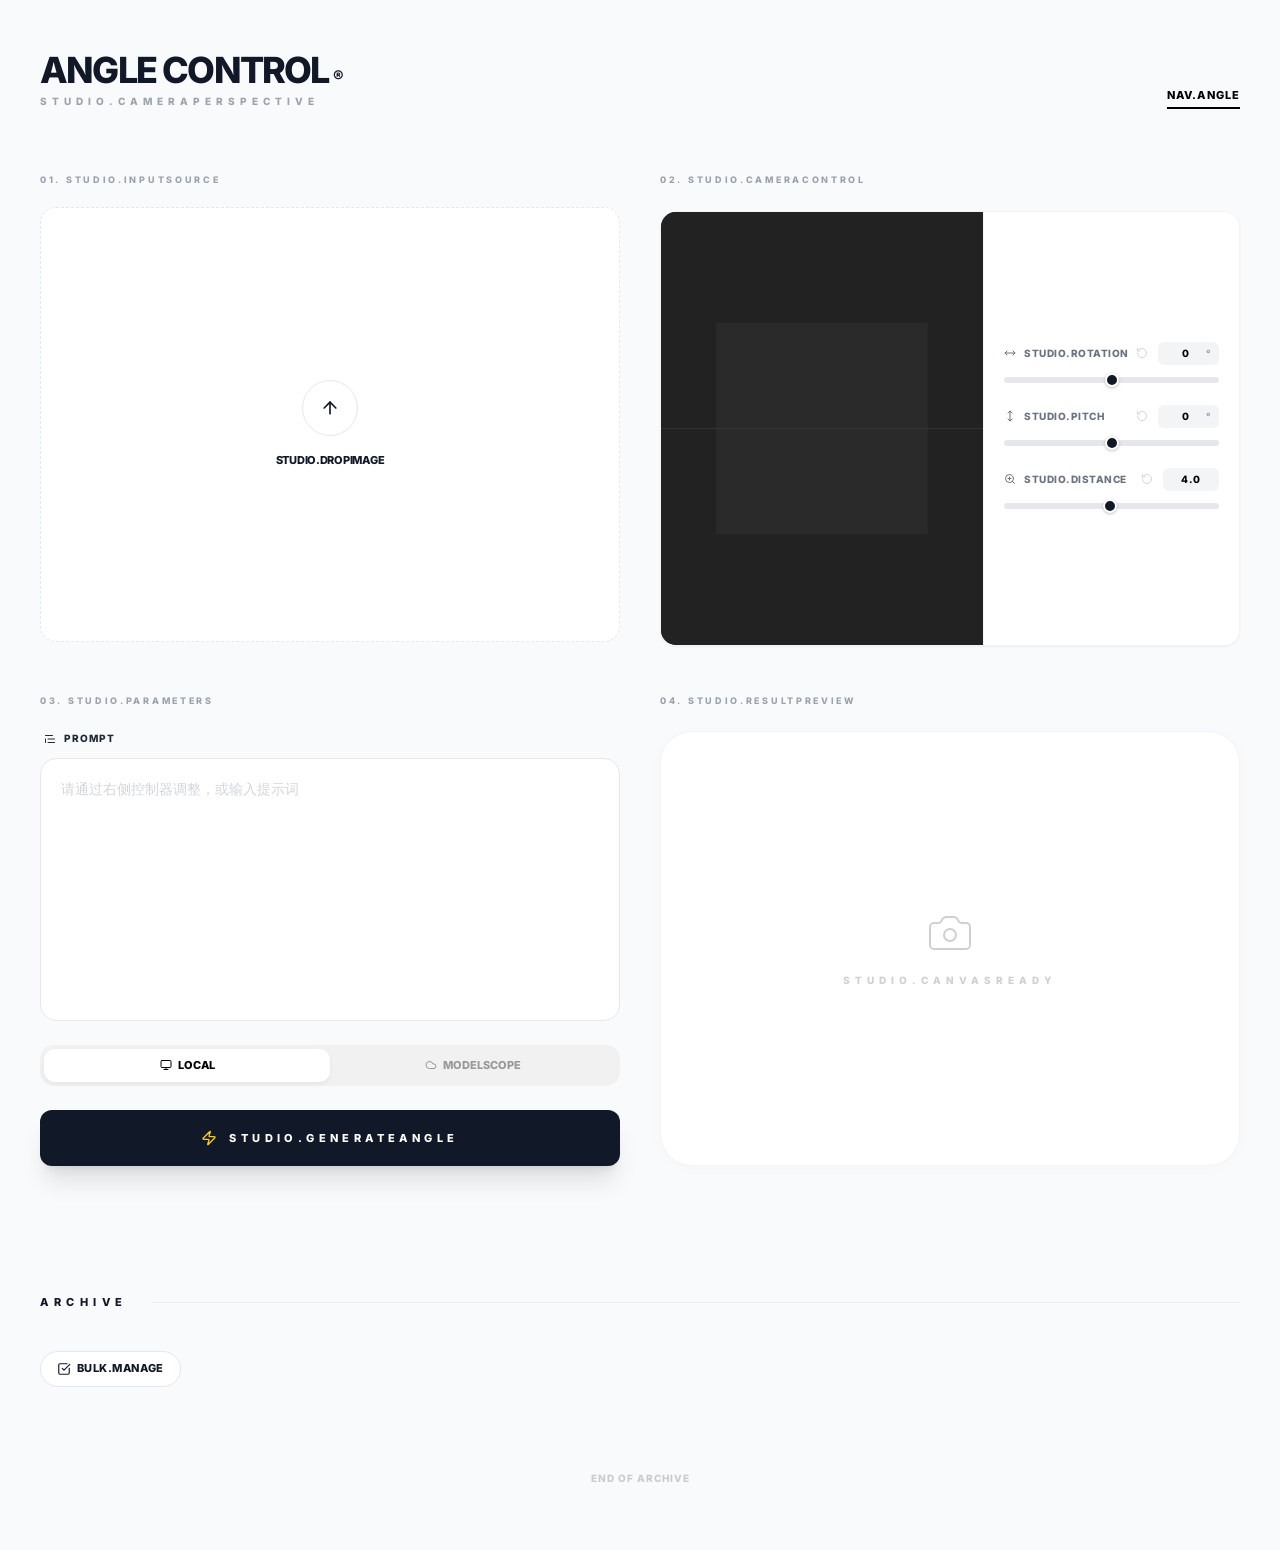
==== static/angle.html @ c49e4edb "发布版本 2026.11.06.1" ====
<!DOCTYPE html>
<html lang="zh-CN">

<head>
    <meta charset="UTF-8">
    <meta name="viewport" content="width=device-width, initial-scale=1.0">
    <link rel="icon" href="/static/images/logo.png" type="image/png">
    <title>Angle Control | 视角重塑</title>
    <script>
        (function(){
            try {
                var theme = localStorage.getItem('studio_theme') || localStorage.getItem('canvas_theme') || 'light';
                if(theme === 'dark') {
                    document.documentElement.classList.add('studio-theme-dark');
                    document.documentElement.classList.add('theme-dark');
                }
            } catch(e) {}
        })();
    </script>
    <script src="/static/vendor/js/tailwindcss-cdn.js?v=2026.11.06.1.1793799995"></script>
    <script src="/static/vendor/js/lucide.js?v=2026.11.06.1.1793799994"></script>
    <script src="/static/js/theme.js?v=2026.11.06.1.1793799981"></script>
    <script src="/static/js/i18n.js?v=2026.11.06.1.1793799974"></script>
    <script src="/static/js/image-preview.js?v=2026.11.06.1.1793799978"></script>
    <script src="/static/js/history-bulk-manager.js?v=2026.11.06.1.1793799973"></script>
    <script type="importmap">
        {
            "imports": {
                "three": "/static/vendor/js/three-0.160.0.module.js?v=2026.11.06.1"
            }
        }
    </script>
    <style>
        @import url('/static/vendor/css/fonts.css?v=2026.11.06.1.1793799988');

        :root {
            --accent: #111827;
            --bg: #f9fafb;
            --card: #ffffff;
            --easing: cubic-bezier(0.4, 0, 0.2, 1);
        }

        /* --- 极简悬浮浅灰滚动条 (无底色/左移) --- */
        *::-webkit-scrollbar {
            width: 10px !important;
            height: 10px !important;
            background: transparent !important;
        }

        *::-webkit-scrollbar-track {
            background: transparent !important;
            border: none !important;
        }

        *::-webkit-scrollbar-thumb {
            background-color: #d8d8d8 !important;
            border: 3px solid transparent !important;
            border-right-width: 5px !important;
            /* 增加右侧间距，使滚动条向左位移 */
            background-clip: padding-box !important;
            border-radius: 10px !important;
        }

        *::-webkit-scrollbar-thumb:hover {
            background-color: #c0c0c0 !important;
        }

        *::-webkit-scrollbar-corner {
            background: transparent !important;
        }

        * {
            scrollbar-width: thin !important;
            scrollbar-color: #d8d8d8 transparent !important;
        }

        body {
            background-color: var(--bg);
            font-family: 'Inter', -apple-system, sans-serif;
            color: var(--accent);
            -webkit-font-smoothing: antialiased;
        }

        .container-box {
            max-width: 1280px;
            margin: 0 auto;
            padding: 0 40px;
            margin-top: 50px;
        }

        /* 统一组件风格 */
        .glass-btn {
            background: #111827;
            transition: all 0.3s var(--easing);
        }

        .glass-btn:hover {
            background: #000;
            transform: translateY(-1px);
            box-shadow: 0 12px 24px rgba(0, 0, 0, 0.1);
        }

        .glass-btn:active {
            transform: scale(0.98);
        }

        .upload-item {
            background: var(--card);
            border: 1px dashed #e2e8f0;
            transition: all 0.4s var(--easing);
        }

        .upload-item:hover {
            border-color: #000;
            background: #fff;
            transform: translateY(-2px);
        }

        .result-frame {
            background: #ffffff;
            border-radius: 32px;
            border: 1px solid #f1f5f9;
            box-shadow: 0 2px 15px rgba(0, 0, 0, 0.02);
        }

        .masonry-grid {
            display: grid;
            grid-template-columns: repeat(2, 1fr);
            gap: 1.25rem;
        }

        @media (min-width: 768px) {
            .masonry-grid {
                grid-template-columns: repeat(4, 1fr);
            }
        }

        .masonry-item {
            aspect-ratio: 1 / 1;
            background: #fff;
            border: 1px solid #f1f5f9;
            border-radius: 24px;
            overflow: hidden;
            transition: all 0.5s var(--easing);
            position: relative;
        }

        .masonry-item:hover {
            transform: translateY(-6px);
            box-shadow: 0 20px 40px rgba(0, 0, 0, 0.08);
        }

        .nano-input {
            background: #ffffff;
            border-radius: 16px;
            transition: all 0.3s ease;
            border: 1px solid #e5e7eb;
        }

        .nano-input:focus {
            background: #ffffff;
            box-shadow: 0 0 0 2px #000;
            border-color: transparent;
        }

        @keyframes b-loading {
            0% {
                transform: scale(1);
                background: #000;
            }

            50% {
                transform: scale(1.15);
                background: #444;
            }

            100% {
                transform: scale(1);
                background: #000;
            }
        }

        .loading-box {
            width: 10px;
            height: 10px;
            animation: b-loading 1s infinite var(--easing);
        }

        /* 复合切换组件样式 - 来自 zimage */
        .mode-switcher {
            position: relative;
            background: #f1f1f1;
            padding: 4px;
            border-radius: 14px;
            display: flex;
            width: 100%;
        }

        .mode-btn {
            position: relative;
            z-index: 10;
            flex: 1;
            padding: 8px 0;
            text-align: center;
            font-size: 11px;
            font-weight: 800;
            text-transform: uppercase;
            color: #999;
            transition: color 0.3s ease;
            cursor: pointer;
        }

        .mode-btn.active {
            color: #000;
        }

        .mode-glider {
            position: absolute;
            height: calc(100% - 8px);
            width: calc(50% - 4px);
            background: #fff;
            border-radius: 11px;
            box-shadow: 0 2px 5px rgba(0, 0, 0, 0.05);
            transition: transform 0.3s var(--easing);
            z-index: 1;
        }

        /* 角度控制滑块：明/暗模式都保持清晰的轨道与滑块 */
        #rotate-h, #rotate-v, #distance {
            -webkit-appearance: none;
            appearance: none;
            background: #e5e7eb !important;
            border-radius: 9999px;
            outline: none;
        }
        #rotate-h::-webkit-slider-thumb,
        #rotate-v::-webkit-slider-thumb,
        #distance::-webkit-slider-thumb {
            -webkit-appearance: none;
            appearance: none;
            width: 14px;
            height: 14px;
            border-radius: 50%;
            background: #111827;
            border: 2px solid #fff;
            box-shadow: 0 1px 3px rgba(0, 0, 0, 0.25);
            cursor: pointer;
        }
        #rotate-h::-moz-range-thumb,
        #rotate-v::-moz-range-thumb,
        #distance::-moz-range-thumb {
            width: 14px;
            height: 14px;
            border-radius: 50%;
            background: #111827;
            border: 2px solid #fff;
            cursor: pointer;
        }
        html.studio-theme-dark #rotate-h,
        html.studio-theme-dark #rotate-v,
        html.studio-theme-dark #distance {
            background: #2a3444 !important;
        }
        html.studio-theme-dark #rotate-h::-webkit-slider-thumb,
        html.studio-theme-dark #rotate-v::-webkit-slider-thumb,
        html.studio-theme-dark #distance::-webkit-slider-thumb {
            background: #d8dee9;
            border-color: #0f141d;
        }
        html.studio-theme-dark #rotate-h::-moz-range-thumb,
        html.studio-theme-dark #rotate-v::-moz-range-thumb,
        html.studio-theme-dark #distance::-moz-range-thumb {
            background: #d8dee9;
            border-color: #0f141d;
        }
    </style>
    <link rel="stylesheet" href="/static/css/theme.css?v=2026.11.06.1.1793799966">
</head>

<body class="selection:bg-black selection:text-white">

    <div class="container-box">
        <header class="flex flex-col md:flex-row justify-between items-end mb-16 gap-6">
            <div class="space-y-1">
                <h1 class="text-4xl font-extrabold tracking-[-0.05em] flex items-center">
                    ANGLE CONTROL<span class="text-base mt-3 ml-1">®</span>
                </h1>
                <p class="text-[10px] font-bold uppercase tracking-[0.5em] text-gray-400" data-i18n="studio.cameraPerspective">Camera & Perspective Control
                </p>
            </div>
            <nav class="flex gap-8 text-[11px] font-bold uppercase tracking-widest text-gray-500">
                <span class="text-black border-b-2 border-black pb-1" data-i18n="nav.angle">Angle</span>
            </nav>
        </header>

        <main class="space-y-12">
            <!-- Row 1: Upload and 3D Control -->
            <div class="grid grid-cols-1 md:grid-cols-2 gap-10 items-start">
                <section class="group w-full">
                    <h3 class="text-[9px] font-black uppercase tracking-[0.3em] mb-5 text-gray-400">01. <span data-i18n="studio.inputSource">Input Source</span>
                    </h3>
                    <div id="dropzone"
                        class="upload-item relative overflow-hidden rounded-2xl aspect-[4/3] flex flex-col items-center justify-center cursor-pointer">
                        <input type="file" id="fileInput" class="hidden" accept="image/*">

                        <div id="uploadContent" class="text-center space-y-4">
                            <div
                                class="w-14 h-14 rounded-full border border-gray-200 bg-white flex items-center justify-center mx-auto group-hover:bg-black group-hover:text-white group-hover:border-black transition-all duration-500">
                                <i data-lucide="arrow-up" class="w-5 h-5"></i>
                            </div>
                            <p class="text-[11px] font-bold uppercase tracking-tight" data-i18n="studio.dropImage">Drop image here</p>
                        </div>

                        <img id="previewImg" class="hidden absolute inset-0 w-full h-full object-cover">

                        <div id="changeOverlay"
                            class="hidden absolute inset-0 bg-black/10 backdrop-blur-sm items-center justify-center opacity-0 hover:opacity-100 transition-opacity">
                            <span
                                class="bg-white px-5 py-2 rounded-full text-[10px] font-bold uppercase tracking-widest shadow-2xl" data-i18n="studio.change">Change</span>
                        </div>
                    </div>
                </section>

                <section id="cameraControl" class="space-y-6 w-full">
                    <h3 class="text-[9px] font-black uppercase tracking-[0.3em] text-gray-400">02. <span data-i18n="studio.cameraControl">Camera Control</span></h3>
                    <div
                        class="w-full aspect-[4/3] flex flex-col md:flex-row bg-white rounded-2xl border border-gray-100 shadow-sm overflow-hidden">
                        <!-- 3D View -->
                        <div id="threeContainer" class="relative flex-1 bg-[#222] h-full min-h-0"></div>

                        <!-- Controls -->
                        <div
                            class="w-full md:w-64 flex-shrink-0 p-5 flex flex-col justify-center gap-4 border-l border-gray-100 bg-white overflow-y-auto">
                            <!-- Horizontal -->
                            <div class="space-y-3">
                                <div
                                    class="flex justify-between items-center text-[10px] font-bold uppercase tracking-wider text-gray-500">
                                    <div class="flex items-center gap-2">
                                        <i data-lucide="move-horizontal" class="w-3 h-3"></i>
                                        <span data-i18n="studio.rotation">Rotation</span>
                                    </div>
                                    <div class="flex items-center gap-1.5">
                                        <button onclick="resetControl('h')"
                                            class="text-gray-300 hover:text-black transition-colors p-1" title="Reset">
                                            <i data-lucide="rotate-ccw" class="w-3 h-3"></i>
                                        </button>
                                        <div class="flex items-center bg-gray-100 rounded-md px-2">
                                            <input type="number" id="val-horizontal" value="0"
                                                class="w-10 bg-transparent py-1 text-black text-center outline-none border-none p-0 text-[10px] font-bold [appearance:textfield] [&::-webkit-outer-spin-button]:appearance-none [&::-webkit-inner-spin-button]:appearance-none"
                                                oninput="syncInput('h')">
                                            <span class="text-gray-400 select-none text-[10px]">°</span>
                                        </div>
                                    </div>
                                </div>
                                <input type="range" id="rotate-h" min="-90" max="90" value="0"
                                    class="w-full h-1.5 bg-gray-200 rounded-lg appearance-none cursor-pointer accent-black">
                            </div>

                            <!-- Vertical -->
                            <div class="space-y-3">
                                <div
                                    class="flex justify-between items-center text-[10px] font-bold uppercase tracking-wider text-gray-500">
                                    <div class="flex items-center gap-2">
                                        <i data-lucide="move-vertical" class="w-3 h-3"></i>
                                        <span data-i18n="studio.pitch">Pitch</span>
                                    </div>
                                    <div class="flex items-center gap-1.5">
                                        <button onclick="resetControl('v')"
                                            class="text-gray-300 hover:text-black transition-colors p-1" title="Reset">
                                            <i data-lucide="rotate-ccw" class="w-3 h-3"></i>
                                        </button>
                                        <div class="flex items-center bg-gray-100 rounded-md px-2">
                                            <input type="number" id="val-vertical" value="0"
                                                class="w-10 bg-transparent py-1 text-black text-center outline-none border-none p-0 text-[10px] font-bold [appearance:textfield] [&::-webkit-outer-spin-button]:appearance-none [&::-webkit-inner-spin-button]:appearance-none"
                                                oninput="syncInput('v')">
                                            <span class="text-gray-400 select-none text-[10px]">°</span>
                                        </div>
                                    </div>
                                </div>
                                <input type="range" id="rotate-v" min="-90" max="90" value="0"
                                    class="w-full h-1.5 bg-gray-200 rounded-lg appearance-none cursor-pointer accent-black">
                            </div>

                            <!-- Distance -->
                            <div class="space-y-3">
                                <div
                                    class="flex justify-between items-center text-[10px] font-bold uppercase tracking-wider text-gray-500">
                                    <div class="flex items-center gap-2">
                                        <i data-lucide="zoom-in" class="w-3 h-3"></i>
                                        <span data-i18n="studio.distance">Distance</span>
                                    </div>
                                    <div class="flex items-center gap-1.5">
                                        <button onclick="resetControl('d')"
                                            class="text-gray-300 hover:text-black transition-colors p-1" title="Reset">
                                            <i data-lucide="rotate-ccw" class="w-3 h-3"></i>
                                        </button>
                                        <div class="flex items-center bg-gray-100 rounded-md px-2">
                                            <input type="number" id="val-distance" value="4.0" step="0.1"
                                                class="w-10 bg-transparent py-1 text-black text-center outline-none border-none p-0 text-[10px] font-bold [appearance:textfield] [&::-webkit-outer-spin-button]:appearance-none [&::-webkit-inner-spin-button]:appearance-none"
                                                oninput="syncInput('d')">
                                        </div>
                                    </div>
                                </div>
                                <input type="range" id="distance" min="0.1" max="8" value="4" step="0.1"
                                    class="w-full h-1.5 bg-gray-200 rounded-lg appearance-none cursor-pointer accent-black">
                            </div>
                        </div>
                    </div>
                </section>
            </div>

            <!-- Row 2: Parameters & Result -->
            <div class="grid grid-cols-1 md:grid-cols-2 gap-10 items-stretch">
                <section class="flex flex-col space-y-6">
                    <h3 class="text-[9px] font-black uppercase tracking-[0.3em] text-gray-400">03. <span data-i18n="studio.parameters">Parameters</span></h3>

                    <div class="space-y-3 flex-1 flex flex-col">
                        <div class="flex items-center gap-2 text-gray-800 ml-1">
                            <i data-lucide="text-quote" class="w-3 h-3"></i>
                            <span class="text-[10px] font-bold uppercase tracking-widest">Prompt</span>
                        </div>
                        <textarea id="promptInput"
                            class="nano-input w-full flex-1 p-5 text-sm outline-none resize-none placeholder-gray-300"
                            placeholder="请通过右侧控制器调整，或输入提示词"></textarea>
                    </div>

                    <!-- Engine Switcher -->
                    <div class="mode-switcher">
                        <div id="modeLocal" class="mode-btn active flex items-center justify-center gap-1.5"
                            onclick="switchEngine('local')">
                            <i data-lucide="monitor" class="w-3 h-3"></i>
                            <span>Local</span>
                        </div>
                        <div id="modeCloud" class="mode-btn flex items-center justify-center gap-1.5"
                            onclick="switchEngine('cloud')">
                            <i data-lucide="cloud" class="w-3 h-3"></i>
                            <span>ModelScope</span>
                        </div>
                        <div id="glider" class="mode-glider"></div>
                    </div>

                    <button id="genBtn" onclick="handleGenerate()"
                        class="glass-btn w-full py-5 text-white rounded-xl font-bold text-[11px] uppercase tracking-[0.4em] flex items-center justify-center gap-3 shadow-xl shadow-black/10 disabled:opacity-50 disabled:cursor-not-allowed">
                        <i data-lucide="zap" id="btnIcon" class="w-4 h-4 text-yellow-400"></i>
                        <span id="btnText" data-i18n="studio.generateAngle">Generate New Angle</span>
                    </button>
                </section>

                <section class="space-y-6 flex flex-col">
                    <h3 class="text-[9px] font-black uppercase tracking-[0.3em] text-gray-400">04. <span data-i18n="studio.resultPreview">Result Preview</span></h3>
                    <div id="resultBox"
                        class="result-frame relative aspect-[4/3] w-full flex items-center justify-center overflow-hidden group">
                        <div id="emptyState" class="text-center space-y-4 opacity-20">
                            <i data-lucide="camera" class="w-12 h-12 mx-auto stroke-[1px]"></i>
                            <p class="text-[10px] font-black tracking-[0.5em] uppercase" data-i18n="studio.canvasReady">Canvas Ready</p>
                        </div>

                        <div id="loadingState" class="hidden flex flex-col items-center gap-5 w-full max-w-[80%]">
                            <div class="loading-box"></div>
                            <p class="text-[10px] font-bold uppercase tracking-[0.4em] animate-pulse" data-i18n="studio.processing">Processing...</p>
                            <!-- Progress Bar -->
                            <div id="cloud-progress-container" class="hidden w-full mt-4">
                                <div class="flex justify-between text-[9px] font-bold text-gray-400 mb-1 uppercase tracking-widest">
                                    <span id="cloud-status-text">Pending...</span>
                                    <span id="cloud-percent">0%</span>
                                </div>
                                <div class="w-full bg-gray-100 rounded-full h-1.5 overflow-hidden">
                                    <div id="cloud-progress-bar" class="bg-black h-full rounded-full transition-all duration-300" style="width: 0%"></div>
                                </div>
                            </div>
                        </div>

                        <div id="textResult"
                            class="hidden w-full h-full p-12 flex flex-col items-center justify-center text-center space-y-8">
                            <i data-lucide="terminal" class="w-12 h-12 text-gray-300 mx-auto"></i>
                            <div class="space-y-4 max-w-md">
                                <p class="text-[10px] font-bold uppercase tracking-[0.5em] text-gray-400" data-i18n="studio.generatedCommand">Generated
                                    Command
                                </p>
                                <h2 id="generatedText" class="text-2xl font-bold leading-relaxed text-gray-900"></h2>
                            </div>
                            <button onclick="copyText()"
                                class="px-8 py-3 bg-gray-100 hover:bg-black hover:text-white rounded-full text-[10px] font-bold uppercase tracking-widest transition-all flex items-center gap-2">
                                <i data-lucide="copy" class="w-3 h-3"></i><span data-i18n="studio.copy">Copy</span>
                            </button>
                        </div>

                        <img id="outputImg"
                            class="hidden w-full h-full object-contain p-8 cursor-zoom-in transition-all duration-700 hover:scale-[1.02]"
                            onclick="zoomImage()">

                        <a id="downloadBtn" href="#" download
                            class="hidden absolute bottom-8 right-8 w-14 h-14 bg-white shadow-2xl rounded-2xl flex items-center justify-center hover:bg-black hover:text-white transition-all duration-500 border border-gray-100">
                            <i data-lucide="download" class="w-5 h-5"></i>
                        </a>
                    </div>
                </section>
            </div>
        </main>

        <section class="mt-32">
            <div class="flex items-center gap-6 mb-10">
                <h2 class="text-[11px] font-black uppercase tracking-[0.5em]">Archive</h2>
                <div class="h-px flex-1 bg-black/5"></div>
            </div>
            <div id="masonry" class="masonry-grid"></div>
            <div id="loadMoreTrigger"
                class="py-16 text-center opacity-20 text-[10px] font-bold uppercase tracking-widest">
                End of Archive
            </div>
        </section>
    </div>

    <div id="lightbox" onclick="handleOutsideClick(event)"
        class="hidden fixed inset-0 z-50 bg-white/95 backdrop-blur-3xl flex items-center justify-center p-8">
        <button onclick="closeLightbox()"
            class="absolute top-10 right-10 p-2 hover:rotate-90 transition-transform duration-500">
            <i data-lucide="x" class="w-8 h-8"></i>
        </button>

        <div class="w-full h-full flex flex-col items-center justify-center" style="max-width:min(1280px, 92vw)">
            <div id="lightboxFrame" class="studio-preview-frame hidden">
                <img id="lightboxImg" src="" class="studio-preview-img" alt="preview">
                <div id="lightboxRes" data-no-pan
                    class="absolute top-4 left-4 bg-black/30 backdrop-blur-md border border-white/20 text-white px-3 py-1.5 rounded-full text-[10px] font-medium tracking-wider opacity-0 transition-opacity duration-300 pointer-events-none z-10">
                </div>
            </div>
            <div class="mt-8">
                <button onclick="downloadLightboxImage()"
                    class="px-10 py-4 bg-black text-white rounded-full text-[10px] font-black uppercase tracking-widest flex items-center gap-3 shadow-xl">
                    <i data-lucide="save" class="w-4 h-4"></i> Save Master
                </button>
            </div>
        </div>
    </div>

    <script type="module">
        import * as THREE from 'three';

        // Initialize WebSocket Listener for Cloud Progress
        window.addEventListener('message', function(event) {
            const data = event.data;
            if (data && data.type === 'cloud_status') {
                updateCloudProgress(data);
            }
        });

        function updateCloudProgress(data) {
            const container = document.getElementById('cloud-progress-container');
            const statusText = document.getElementById('cloud-status-text');
            const progressBar = document.getElementById('cloud-progress-bar');
            const percentText = document.getElementById('cloud-percent');

            if (!container || !statusText || !progressBar) return;

            // Show container if hidden
            if (container.classList.contains('hidden')) {
                container.classList.remove('hidden');
            }

            // Update UI
            if (data.status) {
                // Simplify status text (remove internal details if needed)
                let displayStatus = data.status;
                if (displayStatus.includes("PENDING")) displayStatus = "Queueing...";
                if (displayStatus.includes("RUNNING")) displayStatus = "Generating...";
                statusText.innerText = displayStatus;
            }

            if (typeof data.progress !== 'undefined' && typeof data.total !== 'undefined') {
                const percent = Math.min(100, Math.round((data.progress / data.total) * 100));
                progressBar.style.width = `${percent}%`;
                percentText.innerText = `${percent}%`;
            }
        }

        const container = document.getElementById('threeContainer');
        const scene = new THREE.Scene();
        scene.background = new THREE.Color(0x222222);

        // Camera setup
        const camera = new THREE.PerspectiveCamera(75, 1, 0.1, 1000);

        // Renderer setup
        const renderer = new THREE.WebGLRenderer({ antialias: true, alpha: true });
        renderer.setSize(container.clientWidth, container.clientHeight);
        renderer.setPixelRatio(window.devicePixelRatio);
        container.appendChild(renderer.domElement);

        // Objects
        const geometry = new THREE.PlaneGeometry(3, 3);
        const material = new THREE.MeshStandardMaterial({
            color: 0x444444,
            side: THREE.DoubleSide
        });
        const cube = new THREE.Mesh(geometry, material);
        scene.add(cube);

        const gridHelper = new THREE.GridHelper(20, 20, 0x444444, 0x333333);
        scene.add(gridHelper);

        // Lighting
        const ambientLight = new THREE.AmbientLight(0xffffff, 0.6);
        scene.add(ambientLight);
        const pointLight = new THREE.DirectionalLight(0xffffff, 1);
        pointLight.position.set(5, 10, 7);
        scene.add(pointLight);

        // Camera Logic
        const sliderH = document.getElementById('rotate-h');
        const sliderV = document.getElementById('rotate-v');
        const sliderD = document.getElementById('distance');
        const valH = document.getElementById('val-horizontal');
        const valV = document.getElementById('val-vertical');
        const valD = document.getElementById('val-distance');

        window.updateCamera = function () {
            const lon = parseFloat(sliderH.value);
            const lat = parseFloat(sliderV.value);
            const dist = parseFloat(sliderD.value);

            // Sync inputs (avoid overwriting if active)
            if (document.activeElement !== valH) valH.value = lon;
            if (document.activeElement !== valV) valV.value = lat;
            if (document.activeElement !== valD) valD.value = dist.toFixed(1);

            const phi = THREE.MathUtils.degToRad(90 - lat);
            const theta = THREE.MathUtils.degToRad(lon);

            camera.position.x = dist * Math.sin(phi) * Math.sin(theta);
            camera.position.y = dist * Math.cos(phi);
            camera.position.z = dist * Math.sin(phi) * Math.cos(theta);
            camera.lookAt(0, 0, 0);

            // Real-time update prompt
            updatePromptWithAngle(lon, lat, dist);
        }

        window.syncInput = (type) => {
            if (type === 'h') {
                let v = parseFloat(valH.value);
                if (!isNaN(v)) sliderH.value = v;
            } else if (type === 'v') {
                let v = parseFloat(valV.value);
                if (!isNaN(v)) sliderV.value = v;
            } else if (type === 'd') {
                let v = parseFloat(valD.value);
                if (!isNaN(v)) sliderD.value = v;
            }
            window.updateCamera();
        };

        window.resetControl = (type) => {
            if (type === 'h') {
                sliderH.value = 0;
                valH.value = 0;
            } else if (type === 'v') {
                sliderV.value = 0;
                valV.value = 0;
            } else if (type === 'd') {
                sliderD.value = 4;
                valD.value = 4;
            }
            window.updateCamera();
        };

        function updatePromptWithAngle(h, v, d) {
            let parts = [];
            if (h !== 0) {
                const dir = h > 0 ? "向右" : "向左";
                parts.push(`${dir}旋转${Math.abs(h)}度`);
            }
            if (v !== 0) {
                const dir = v > 0 ? "俯视" : "仰视";
                parts.push(`${dir}${Math.abs(v)}度`);
            }

            // Distance logic
            let lensText = "";
            if (d > 4) {
                lensText = "使用广角镜头";
            } else if (d < 4) {
                lensText = "使用特写镜头";
            }

            // Removed "保持原位" default text to show placeholder

            let resultText = "";
            if (parts.length > 0) {
                resultText = `将相机${parts.join("，")}`;
            }

            if (lensText) {
                resultText += (resultText ? "，" : "将相机") + lensText;
            }

            const promptInput = document.getElementById('promptInput');
            let currentText = promptInput.value;

            // Regex to find existing angle command (including lens info)
            const regex = /将相机.*?(?=(\n|$))/g;

            if (regex.test(currentText)) {
                // Replace existing
                promptInput.value = currentText.replace(regex, resultText);
            } else {
                // Append if not exists and resultText is not empty
                if (resultText) {
                    if (currentText.trim()) {
                        promptInput.value = currentText.trim() + '\n' + resultText;
                    } else {
                        promptInput.value = resultText;
                    }
                }
            }
        }

        sliderH.addEventListener('input', window.updateCamera);
        sliderV.addEventListener('input', window.updateCamera);
        sliderD.addEventListener('input', window.updateCamera);
        window.updateCamera();

        // Animation Loop
        function animate() {
            requestAnimationFrame(animate);
            renderer.render(scene, camera);
        }
        animate();

        // Handle Resize
        const resizeObserver = new ResizeObserver(() => {
            const w = container.clientWidth;
            const h = container.clientHeight;
            camera.aspect = w / h;
            camera.updateProjectionMatrix();
            renderer.setSize(w, h);
        });
        resizeObserver.observe(container);

        // Expose function to update texture
        window.update3DTexture = (url) => {
            new THREE.TextureLoader().load(url, (texture) => {
                texture.colorSpace = THREE.SRGBColorSpace;

                // Adjust plane aspect ratio to match image
                const imageAspect = texture.image.width / texture.image.height;
                cube.scale.set(1, 1 / imageAspect, 1);
                if (imageAspect > 1) {
                    cube.scale.set(1, 1 / imageAspect, 1);
                    // Reset base scale to 3
                    cube.geometry.dispose();
                    cube.geometry = new THREE.PlaneGeometry(3, 3 / imageAspect);
                    cube.scale.set(1, 1, 1);
                } else {
                    cube.geometry.dispose();
                    cube.geometry = new THREE.PlaneGeometry(3 * imageAspect, 3);
                    cube.scale.set(1, 1, 1);
                }

                cube.material = new THREE.MeshBasicMaterial({
                    map: texture,
                    side: THREE.DoubleSide
                });
                cube.material.needsUpdate = true;

                // Show control panel (already visible, but keep logic safe)
                document.getElementById('cameraControl').classList.remove('hidden');

                // Force resize check after texture load
                setTimeout(() => {
                    const w = container.clientWidth;
                    const h = container.clientHeight;
                    camera.aspect = w / h;
                    camera.updateProjectionMatrix();
                    renderer.setSize(w, h);
                }, 100);
            });
        };
    </script>

    <script>
        lucide.createIcons();
        function tr(key){ return window.StudioI18n ? StudioI18n.t(key) : key; }
        function applyLanguage(lang){
            if(lang && window.StudioI18n) StudioI18n.set(lang);
            document.title = tr('nav.angle');
            const btnText = document.getElementById('btnText');
            if(btnText && !document.getElementById('genBtn')?.disabled) btnText.textContent = tr('studio.generateAngle');
        }
        window.addEventListener('message', event => {
            if(event.data?.type === 'studio-lang') applyLanguage(event.data.lang);
        });
        window.addEventListener('studio-lang-change', () => { document.title = tr('nav.angle'); });
        
        // --- Engine Switcher Logic (UI Only) ---
        let currentEngine = 'local';
        const ENGINE_MODE_KEY = 'angle_engine_mode';

        window.switchEngine = function(mode) {
            currentEngine = mode;
            localStorage.setItem(ENGINE_MODE_KEY, mode);

            const glider = document.getElementById('glider');
            const localBtn = document.getElementById('modeLocal');
            const cloudBtn = document.getElementById('modeCloud');

            if (mode === 'local') {
                glider.style.transform = 'translateX(0)';
                localBtn.classList.add('active');
                cloudBtn.classList.remove('active');
            } else {
                glider.style.transform = 'translateX(100%)';
                cloudBtn.classList.add('active');
                localBtn.classList.remove('active');
            }
        };

        function generateUUID() {
            if (typeof crypto !== 'undefined' && crypto.randomUUID) {
                try { return crypto.randomUUID(); } catch (e) { }
            }
            return 'xxxxxxxx-xxxx-4xxx-yxxx-xxxxxxxxxxxx'.replace(/[xy]/g, function (c) {
                var r = Math.random() * 16 | 0, v = c == 'x' ? r : (r & 0x3 | 0x8);
                return v.toString(16);
            });
        }
        const CLIENT_ID = localStorage.getItem("client_id") || generateUUID();
        localStorage.setItem("client_id", CLIENT_ID);

        let uploadedPath = "";
        let uploadedFile = null; // Store raw file for cloud upload
        let currentResult = null;
        let allHistory = [];
        let currentIndex = 0;
        const PAGE_SIZE = 30;

        const dropzone = document.getElementById('dropzone');
        const fileInput = document.getElementById('fileInput');
        const previewImg = document.getElementById('previewImg');
        const promptInput = document.getElementById('promptInput');

        dropzone.onclick = () => fileInput.click();
        fileInput.onchange = (e) => handleFile(e.target.files[0]);

        // Drag and Drop
        dropzone.addEventListener('dragover', (e) => {
            e.preventDefault();
            dropzone.classList.add('border-black', 'bg-gray-50');
        });
        dropzone.addEventListener('dragleave', () => {
            dropzone.classList.remove('border-black', 'bg-gray-50');
        });
        dropzone.addEventListener('drop', (e) => {
            e.preventDefault();
            dropzone.classList.remove('border-black', 'bg-gray-50');
            if (e.dataTransfer.files && e.dataTransfer.files[0]) {
                handleFile(e.dataTransfer.files[0]);
            }
        });

        // Paste support
        let isHovering = false;
        dropzone.addEventListener('mouseenter', () => isHovering = true);
        dropzone.addEventListener('mouseleave', () => isHovering = false);
        window.addEventListener('paste', (e) => {
            if (!isHovering) return;
            const items = (e.clipboardData || e.originalEvent.clipboardData).items;
            for (let item of items) {
                if (item.kind === 'file' && item.type.startsWith('image/')) {
                    const file = item.getAsFile();
                    handleFile(file);
                    break;
                }
            }
        });

        async function handleFile(file) {
            if (!file) return;
            uploadedFile = file; // Store for cloud usage
            const btn = document.getElementById('genBtn');
            const btnText = document.getElementById('btnText');

            btn.disabled = true;
            btnText.innerText = tr('studio.uploading');

            const reader = new FileReader();
            reader.onload = (e) => {
                previewImg.src = e.target.result;
                previewImg.classList.remove('hidden');
                document.getElementById('uploadContent').classList.add('opacity-0');
                document.getElementById('changeOverlay').classList.replace('hidden', 'flex');

                // Automatically apply to 3D scene
                if (window.update3DTexture) {
                    window.update3DTexture(e.target.result);
                }
            };
            reader.readAsDataURL(file);

            const formData = new FormData();
            formData.append('files', file);
            try {
                const res = await fetch('/api/upload', { method: 'POST', body: formData });
                const data = await res.json();
                uploadedPath = data.files[0].comfy_name;
                btn.disabled = false;
                btnText.innerText = tr('studio.generateAngle');
            } catch (err) {
                console.error("Upload error");
                btnText.innerText = tr('studio.uploadFailed');
                btn.disabled = false;
            }
        }

        function applyAngleToPrompt() {
            const h = parseInt(document.getElementById('rotate-h').value);
            const v = parseInt(document.getElementById('rotate-v').value);

            let parts = [];
            if (h !== 0) {
                const dir = h > 0 ? "向右" : "向左";
                parts.push(`${dir}旋转${Math.abs(h)}度`);
            }
            if (v !== 0) {
                const dir = v > 0 ? "俯视" : "仰视";
                parts.push(`${dir}${Math.abs(v)}度`);
            }

            if (parts.length === 0) {
                parts.push("保持原位");
            }

            const resultText = `将相机${parts.join("，")}`;

            const promptInput = document.getElementById('promptInput');
            // Check if there is existing content, if so append new line
            if (promptInput.value.trim()) {
                promptInput.value += '\n' + resultText;
            } else {
                promptInput.value = resultText;
            }

            // Visual feedback
            promptInput.style.transition = "0.2s";
            promptInput.style.borderColor = "#000";
            promptInput.style.boxShadow = "0 0 0 2px rgba(0,0,0,0.1)";
            setTimeout(() => {
                promptInput.style.borderColor = "";
                promptInput.style.boxShadow = "";
            }, 500);
        }

        async function runCloudTask() {
            if (!uploadedFile) throw new Error("Please upload an image first");

            // Get token from centralized management (Global server token first, legacy localStorage fallback)
            let token = '';
            try {
                const res = await fetch('/api/config/token');
                if (res.ok) {
                    const data = await res.json();
                    if (data.token) token = data.token;
                }
            } catch (e) {
                console.warn("Failed to fetch global token", e);
            }
            if (token) {
                // 自愈：清掉可能过期的旧版本地 Token，避免覆盖服务端有效 Token
                try { localStorage.removeItem('modelscope_api_token'); } catch (e) { }
            } else {
                token = localStorage.getItem('modelscope_api_token') || '';
            }

            if (!token) {
                if (window.parent && typeof window.parent.openTokenModal === 'function') {
                    window.parent.openTokenModal();
                    // Allow the error to propagate so user sees the message
                    // const err = new Error("请先点击右上角设置 ModelScope Token");
                    // err.silent = true;
                    // throw err;
                }
                throw new Error("请先点击右上角设置 ModelScope Token");
            }

            // Convert image to Base64
            const toBase64 = file => new Promise((resolve, reject) => {
                const reader = new FileReader();
                reader.readAsDataURL(file);
                reader.onload = () => resolve(reader.result);
                reader.onerror = error => reject(error);
            });

            const dataUri = await toBase64(uploadedFile);
            console.log("DataURI generated, length:", dataUri.length);

            // Submit task via dedicated Angle endpoint
            // Get Client ID from parent if available
            let clientId = null;
            try {
                if (window.parent && window.parent.CID) {
                    clientId = window.parent.CID;
                }
            } catch (e) { console.warn("Cannot access parent CID", e); }

            const payload = {
                "prompt": promptInput.value,
                "api_key": token,
                "type": "angle",
                "model": "Qwen/Qwen-Image-Edit-2511",
                "image_urls": [dataUri],
                "client_id": clientId
            };

            // Reset Progress Bar
            document.getElementById('cloud-progress-container').classList.add('hidden');
            document.getElementById('cloud-progress-bar').style.width = '0%';
            document.getElementById('cloud-percent').innerText = '0%';

            let response;
            try {
                 response = await fetch('/api/angle/generate', {
                    method: 'POST',
                    headers: { 'Content-Type': 'application/json' },
                    body: JSON.stringify(payload)
                });
            } catch (netErr) {
                 throw new Error(`Network Error: ${netErr.message}`);
            }

            // Handle Timeout / Continue Loop
            while (response.ok) {
                 const data = await response.json();
                 
                 // If success with URL
                 if (data.url) {
                     return { images: [data.url] };
                 }

                 // If timeout status, ask user
                 if (data.status === 'timeout') {
                     const taskId = data.task_id;
                     const userContinue = confirm("Cloud generation is taking longer than expected (300s). The queue might be full.\n\nDo you want to continue waiting?");
                     
                     if (userContinue) {
                         // Call poll endpoint
                         const pollPayload = {
                             "task_id": taskId,
                             "api_key": token,
                             "client_id": clientId
                         };
                         
                         // Update UI to show we are still waiting
                         updateCloudProgress({status: "Resuming...", progress: 0, total: 150});
                         
                         response = await fetch('/api/angle/poll_status', {
                            method: 'POST',
                            headers: { 'Content-Type': 'application/json' },
                            body: JSON.stringify(pollPayload)
                         });
                         continue; // Loop back to check response
                     } else {
                         throw new Error("User cancelled waiting.");
                     }
                 }
                 
                 // Unknown success response
                 throw new Error("Unknown response format");
            }

            if (!response.ok) {
                 const errText = await response.text();
                 // Try to parse JSON error if possible
                 try {
                     const errJson = JSON.parse(errText);
                     if (errJson.detail) throw new Error(errJson.detail);
                 } catch (e) {}
                 throw new Error(`Generation Failed: ${errText}`);
            }

            const data = await response.json();
            if (data.url) {
                return {
                    images: [data.url]
                };
            } else {
                throw new Error("No image URL in response");
            }
        }

        async function handleGenerate() {
            if (!uploadedPath && currentEngine === 'local') {
                // ... existing local check ...
                const dropzone = document.getElementById('dropzone');
                dropzone.style.transition = "0.2s";
                dropzone.style.borderColor = "#ef4444";
                dropzone.style.transform = "scale(0.98)";
                setTimeout(() => {
                    dropzone.style.borderColor = "";
                    dropzone.style.transform = "scale(1)";
                }, 300);
                return;
            }
            
            if (!uploadedFile && currentEngine === 'cloud') {
                 alert("Please upload an image first");
                 return;
            }

            // Allow manual prompt even if angle not applied, but require prompt input
            if (!promptInput.value.trim()) {
                promptInput.style.transition = "0.2s";
                promptInput.style.borderColor = "#ef4444";
                setTimeout(() => {
                    promptInput.style.borderColor = "";
                }, 300);
                return;
            }

            const btn = document.getElementById('genBtn');
            const btnText = document.getElementById('btnText');

            btn.disabled = true;
            btn.style.backgroundColor = '#333';
            btn.innerHTML = `<i data-lucide="zap" class="w-4 h-4 text-yellow-400 fill-yellow-400 animate-pulse"></i><span class="tracking-[0.4em] text-[11px] uppercase">${tr('studio.processing')}</span>`;
            lucide.createIcons();

            document.getElementById('emptyState').classList.add('hidden');
            document.getElementById('outputImg').classList.add('hidden');
            document.getElementById('textResult').classList.add('hidden'); // Ensure text result is hidden
            document.getElementById('loadingState').classList.remove('hidden');

            try {
                let data;
                
                if (currentEngine === 'cloud') {
                    // Cloud Logic
                    data = await runCloudTask();
                } else {
                    // Local Logic
                    const seed = Math.floor(Math.random() * 1000000000000000);
                    const res = await fetch('/api/generate', {
                        method: 'POST',
                        headers: { 'Content-Type': 'application/json' },
                        body: JSON.stringify({
                            workflow_json: "2511.json",
                            params: {
                                "31": { "image": uploadedPath },
                                "11": { "prompt": promptInput.value },
                                "14": { "seed": seed }
                            },
                            type: "angle",
                            client_id: CLIENT_ID
                        })
                    });
                    data = await res.json();
                    if (data.error) throw new Error(data.error);
                    if (!data.images?.length) throw new Error("No images returned");
                }

                currentResult = data;
                const outputImg = document.getElementById('outputImg');
                const downloadBtn = document.getElementById('downloadBtn');

                outputImg.src = data.images[0];
                outputImg.classList.remove('hidden');
                document.getElementById('loadingState').classList.add('hidden');

                downloadBtn.href = data.images[0];
                downloadBtn.classList.remove('hidden');
                downloadBtn.download = `Angle-${Date.now()}.png`;

                btn.style.backgroundColor = '';
                btn.innerHTML = `<i data-lucide="zap" class="w-4 h-4 text-yellow-400"></i><span id="btnText">${tr('studio.generateAngle')}</span>`;
                btn.disabled = false;
                lucide.createIcons();

                // Add to history
                renderImageCard({
                    images: data.images,
                    prompt: promptInput.value,
                    timestamp: Date.now(),
                    is_cloud: (currentEngine === 'cloud')
                }, true);

            } catch (err) {
                console.error(err);
                btn.style.backgroundColor = '';
                btn.innerHTML = `<i data-lucide="zap" class="w-4 h-4 text-yellow-400"></i><span id="btnText">Generation Failed</span>`;
                lucide.createIcons();
                document.getElementById('loadingState').classList.add('hidden');
                document.getElementById('emptyState').classList.remove('hidden');
                btn.disabled = false;
                if (!err.silent) {
                    alert(err.message);
                }
            }
        }

        window.copyText = () => {
            const text = document.getElementById('generatedText').innerText;
            navigator.clipboard.writeText(text).then(() => {
                const btn = document.querySelector('#textResult button');
                const originalHTML = btn.innerHTML;
                btn.innerHTML = `<i data-lucide="check" class="w-3 h-3"></i> Copied`;
                setTimeout(() => {
                    btn.innerHTML = originalHTML;
                    lucide.createIcons();
                }, 2000);
            });
        };

        // History Management
        function renderImageCard(data, isNew = false) {
            const masonry = document.getElementById('masonry');
            const imgUrl = data.images ? data.images[0] : '';
            if (!imgUrl) return;

            const card = document.createElement('div');
            card.dataset.historyTs = data.timestamp;
            card.className = "masonry-item relative group cursor-pointer";

            card.onclick = () => { if(document.body.classList.contains('history-bulk-selecting')) return; openLightbox(imgUrl); };
            
            // ModelScope Badge
            const isCloud = data.is_cloud || (imgUrl && imgUrl.includes('cloud_angle'));
            const badgeHtml = isCloud ? `
                <div class="absolute top-3 left-3 z-10">
                    <img src="/static/images/modelscope.gif" class="h-4 w-auto object-contain bg-white/90 rounded-full p-0.5 shadow-sm">
                </div>
            ` : '';

            card.innerHTML = `
                <img src="${imgUrl}" class="w-full h-full object-cover block transform group-hover:scale-105 transition-transform duration-[1.5s]">
                ${badgeHtml}
                <div class="absolute inset-0 bg-gradient-to-t from-black/80 via-transparent to-transparent opacity-0 group-hover:opacity-100 transition-all duration-300 p-6 flex flex-col justify-end pointer-events-none">
                    <p class="text-white text-[10px] font-bold uppercase tracking-widest line-clamp-2">${data.prompt || "Angle Control"}</p>
                </div>
            `;

            if (isNew) masonry.prepend(card);
            else masonry.appendChild(card);
        }

        function loadNextPage() {
            const batch = allHistory.slice(currentIndex, currentIndex + PAGE_SIZE);
            if (batch.length === 0) {
                const el = document.getElementById('loadMoreTrigger');
                if (el) el.innerText = "End of Archive";
                return;
            }
            batch.forEach(item => renderImageCard(item, false));
            currentIndex += PAGE_SIZE;
        }

        async function loadHistory() {
            try {
                const res = await fetch('/api/history?type=angle');
                const history = await res.json();
                if (history && Array.isArray(history)) {
                    allHistory = history;
                    document.getElementById('masonry').innerHTML = '';
                    currentIndex = 0;
                    loadNextPage();
                }
            } catch (e) { console.error(e); }
        }

        // Lightbox
        let lightboxPreview = null;
        function ensureLightboxPreview(){
            if(!lightboxPreview && window.StudioImagePreview){
                lightboxPreview = StudioImagePreview.attach(document.getElementById('lightboxFrame'));
            }
            return lightboxPreview;
        }
        function openLightbox(url) {
            const frame = document.getElementById('lightboxFrame');
            const img = document.getElementById('lightboxImg');
            const resPill = document.getElementById('lightboxRes');

            resPill.style.opacity = '0';
            ensureLightboxPreview();
            if(lightboxPreview) lightboxPreview.reset();
            img.src = url;

            const lb = document.getElementById('lightbox');
            lb.classList.replace('hidden', 'flex');
            frame.classList.remove('hidden');
            document.body.style.overflow = 'hidden';

            const updateRes = () => {
                if (img.naturalWidth) {
                    resPill.innerText = `${img.naturalWidth} x ${img.naturalHeight}`;
                    resPill.style.opacity = '1';
                }
            };

            img.onload = updateRes;
            if (img.complete) updateRes();
        }

        function closeLightbox() {
            if(lightboxPreview) lightboxPreview.reset();
            const lb = document.getElementById('lightbox');
            lb.classList.replace('flex', 'hidden');
            document.body.style.overflow = 'auto';
        }

        function handleOutsideClick(e) {
            if (e.target.id === 'lightbox') closeLightbox();
        }

        function downloadLightboxImage() {
            const imgUrl = document.getElementById('lightboxImg').src;
            const link = document.createElement('a');
            link.href = imgUrl;
            link.download = `Angle-Master-${Date.now()}.png`;
            document.body.appendChild(link);
            link.click();
            document.body.removeChild(link);
        }

        function zoomImage() {
            if (currentResult && currentResult.images && currentResult.images[0]) {
                openLightbox(currentResult.images[0]);
            }
        }

        // Init
        const observer = new IntersectionObserver((entries) => {
            if (entries[0].isIntersecting && allHistory.length > 0) {
                loadNextPage();
            }
        }, { threshold: 0.1 });

        window.onload = () => {
            applyLanguage();
            // Restore engine mode
            const savedMode = localStorage.getItem(ENGINE_MODE_KEY);
            if (savedMode && (savedMode === 'local' || savedMode === 'cloud')) {
                switchEngine(savedMode);
            }

            loadHistory();
            window.HistoryBulkManager?.attach({masonry:'#masonry'});
            observer.observe(document.getElementById('loadMoreTrigger'));
        };

        // WebSocket for real-time updates (optional but good for multi-tab sync)
        const wsProtocol = window.location.protocol === 'https:' ? 'wss:' : 'ws:';
        const wsUrl = `${wsProtocol}//${window.location.host}/ws/stats?client_id=${CLIENT_ID}`;
        const socket = new WebSocket(wsUrl);
        socket.onopen = () => {
            setInterval(() => {
                if (socket.readyState === WebSocket.OPEN) socket.send("ping");
            }, 30000);
        };
    </script>
</body>

</html>
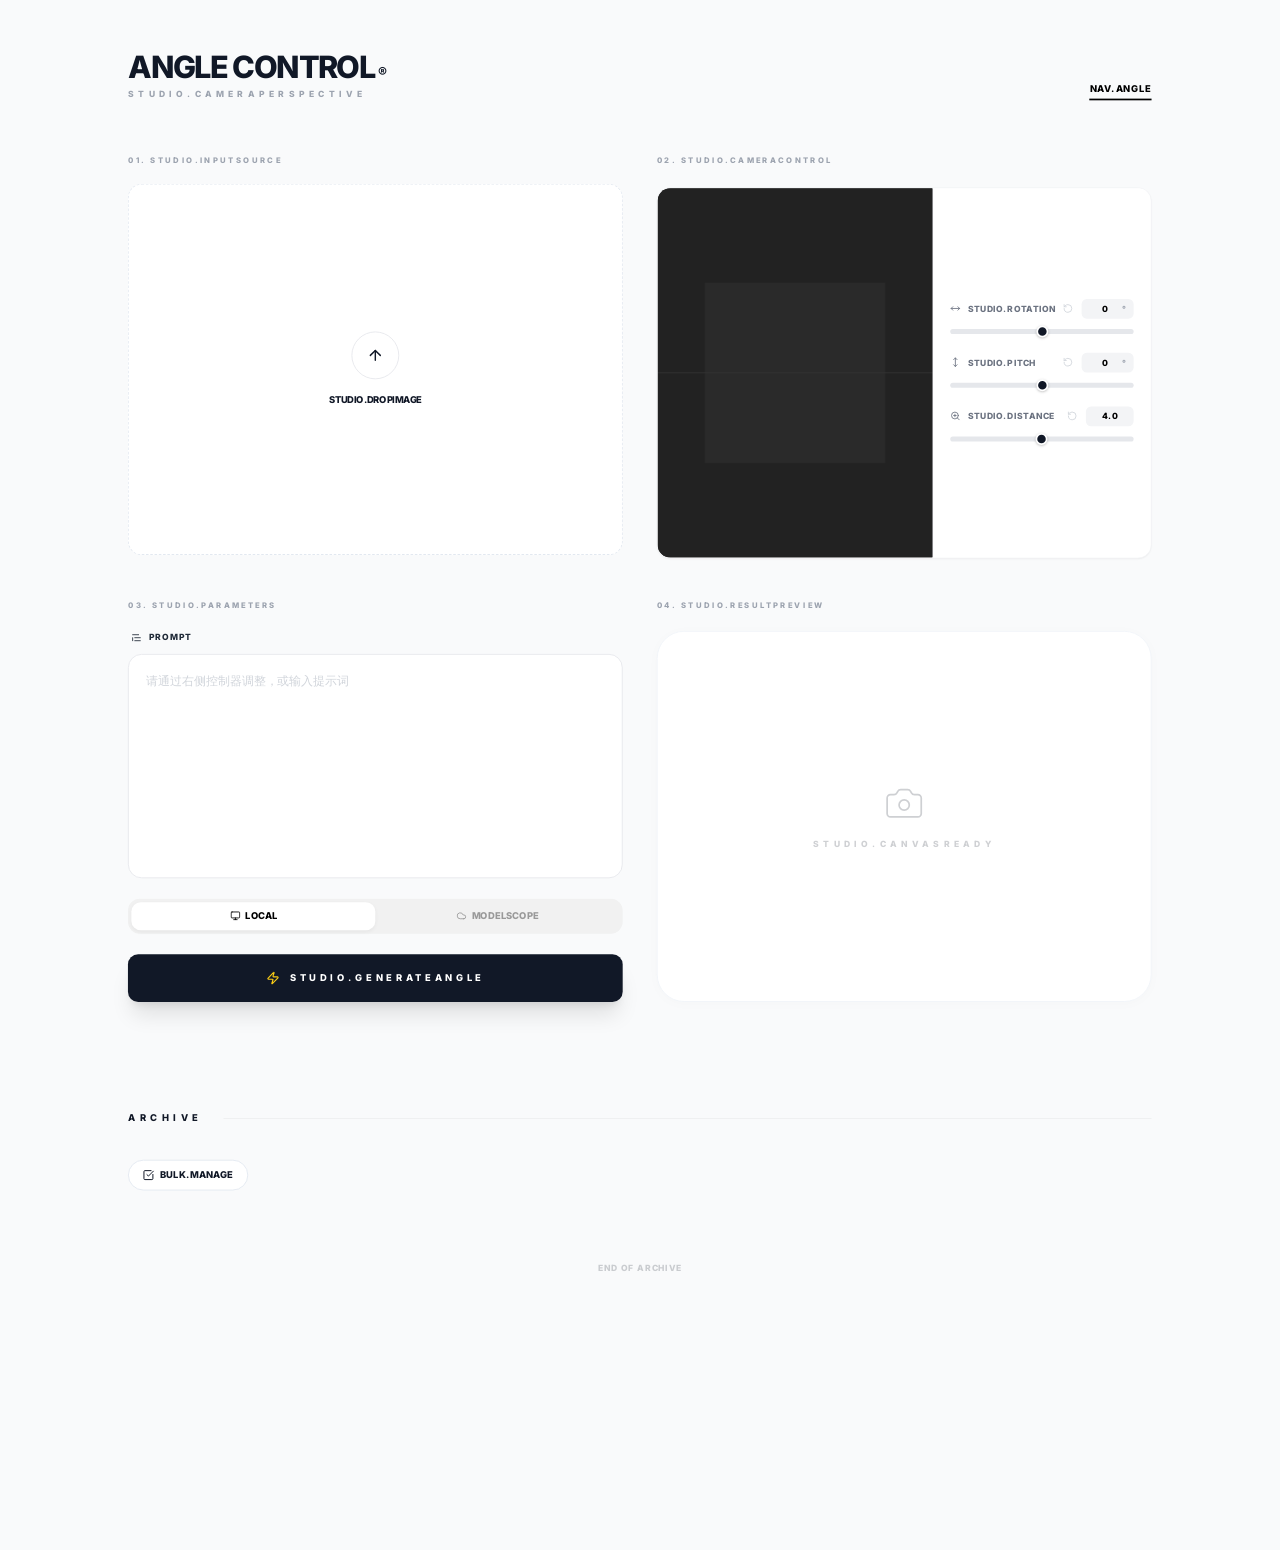
==== commit a2ba4aa5: "发布智能画布 Agent 与界面升级版本 2026.11.21.1" ====
--- a/static/angle.html
+++ b/static/angle.html
@@ -17,21 +17,21 @@
             } catch(e) {}
         })();
     </script>
-    <script src="/static/vendor/js/tailwindcss-cdn.js?v=2026.11.06.1.1793799995"></script>
-    <script src="/static/vendor/js/lucide.js?v=2026.11.06.1.1793799994"></script>
-    <script src="/static/js/theme.js?v=2026.11.06.1.1793799981"></script>
-    <script src="/static/js/i18n.js?v=2026.11.06.1.1793799974"></script>
-    <script src="/static/js/image-preview.js?v=2026.11.06.1.1793799978"></script>
-    <script src="/static/js/history-bulk-manager.js?v=2026.11.06.1.1793799973"></script>
+    <script src="/static/vendor/js/tailwindcss-cdn.js?v=2026.11.21.1.1794902612"></script>
+    <script src="/static/vendor/js/lucide.js?v=2026.11.21.1.1794902611"></script>
+    <script src="/static/js/theme.js?v=2026.11.21.1.1795234217"></script>
+    <script src="/static/js/i18n.js?v=2026.11.21.1.1794902556"></script>
+    <script src="/static/js/image-preview.js?v=2026.11.21.1.1794902564"></script>
+    <script src="/static/js/history-bulk-manager.js?v=2026.11.21.1.1794902553"></script>
     <script type="importmap">
         {
             "imports": {
-                "three": "/static/vendor/js/three-0.160.0.module.js?v=2026.11.06.1"
+                "three": "/static/vendor/js/three-0.160.0.module.js?v=2026.11.21.1"
             }
         }
     </script>
     <style>
-        @import url('/static/vendor/css/fonts.css?v=2026.11.06.1.1793799988');
+        @import url('/static/vendor/css/fonts.css?v=2026.11.21.1.1794902588');
 
         :root {
             --accent: #111827;
@@ -259,22 +259,23 @@
         html.studio-theme-dark #rotate-h,
         html.studio-theme-dark #rotate-v,
         html.studio-theme-dark #distance {
-            background: #2a3444 !important;
+            background: #26272f !important;
         }
         html.studio-theme-dark #rotate-h::-webkit-slider-thumb,
         html.studio-theme-dark #rotate-v::-webkit-slider-thumb,
         html.studio-theme-dark #distance::-webkit-slider-thumb {
-            background: #d8dee9;
-            border-color: #0f141d;
+            background: #f4f4f6;
+            border-color: #0e0f12;
         }
         html.studio-theme-dark #rotate-h::-moz-range-thumb,
         html.studio-theme-dark #rotate-v::-moz-range-thumb,
         html.studio-theme-dark #distance::-moz-range-thumb {
-            background: #d8dee9;
-            border-color: #0f141d;
+            background: #f4f4f6;
+            border-color: #0e0f12;
         }
     </style>
-    <link rel="stylesheet" href="/static/css/theme.css?v=2026.11.06.1.1793799966">
+    <link rel="stylesheet" href="/static/css/theme.css?v=2026.11.21.1.1795232862">
+    <link rel="stylesheet" href="/static/css/studio-unified.css?v=2026.11.21.1.1795234213">
 </head>
 
 <body class="selection:bg-black selection:text-white">
--- a/static/css/theme.css
+++ b/static/css/theme.css
@@ -0,0 +1,1651 @@
+html.studio-theme-dark,
+html.studio-theme-dark body,
+body.studio-theme-dark {
+    color-scheme: dark;
+    background: #0e0f12 !important;
+    color: #f3f4f6 !important;
+}
+
+html,
+body {
+    overscroll-behavior: auto;
+}
+
+* {
+    scrollbar-width: thin !important;
+    scrollbar-color: rgba(148, 163, 184, .72) transparent !important;
+}
+
+*::-webkit-scrollbar {
+    width: 10px !important;
+    height: 10px !important;
+    background: transparent !important;
+}
+
+*::-webkit-scrollbar-track {
+    background: transparent !important;
+}
+
+*::-webkit-scrollbar-thumb {
+    min-height: 36px;
+    background-color: rgba(148, 163, 184, .72) !important;
+    border: 3px solid transparent !important;
+    border-right-width: 3px !important;
+    background-clip: padding-box !important;
+    border-radius: 999px !important;
+}
+
+*::-webkit-scrollbar-thumb:hover {
+    background-color: rgba(100, 116, 139, .86) !important;
+}
+
+*::-webkit-scrollbar-corner {
+    background: transparent !important;
+}
+
+body.studio-theme-dark {
+    --accent: #f3f4f6;
+    --bg: #0e0f12;
+    --bg-base: #0e0f12;
+    --card: #16171c;
+    --text-main: #f3f4f6;
+}
+
+html.studio-theme-dark body .app-shell,
+html.studio-theme-dark body .sidebar,
+html.studio-theme-dark body .stage,
+body.studio-theme-dark .app-shell,
+body.studio-theme-dark .sidebar,
+body.studio-theme-dark .stage {
+    background: #0e0f12 !important;
+    border-color: #25262e !important;
+}
+
+html.studio-theme-dark body .stage,
+body.studio-theme-dark .stage {
+    box-shadow: inset 0 0 42px rgba(255,255,255,.015);
+}
+
+html.studio-theme-dark body .nav-item,
+body.studio-theme-dark .nav-item {
+    color: #a1a1aa;
+}
+
+html.studio-theme-dark body .nav-item:hover,
+body.studio-theme-dark .nav-item:hover {
+    background: #16171c !important;
+    color: #f3f4f6 !important;
+}
+
+html.studio-theme-dark body .nav-item.active,
+body.studio-theme-dark .nav-item.active {
+    background: #f4f4f6 !important;
+    color: #0e0f12 !important;
+    box-shadow: 0 12px 24px rgba(0,0,0,.28);
+}
+
+html.studio-theme-dark body .logo-ring,
+body.studio-theme-dark .logo-ring {
+    border-color: #f4f4f6 !important;
+}
+
+html.studio-theme-dark body #logo-dot,
+body.studio-theme-dark #logo-dot {
+    background: #f4f4f6 !important;
+}
+
+html.studio-theme-dark body .nano-monitor,
+body.studio-theme-dark .nano-monitor {
+    background: rgba(21,22,27,.88) !important;
+    color: #f4f4f6;
+    border-color: rgba(255,255,255,.10) !important;
+    box-shadow: 0 12px 34px rgba(0,0,0,.24);
+}
+
+html.studio-theme-dark body .divider,
+body.studio-theme-dark .divider {
+    background: rgba(244,244,246,.14) !important;
+}
+
+html.studio-theme-dark body .theme-dock-btn,
+body.studio-theme-dark .theme-dock-btn {
+    background: #16171c;
+    border-color: #25262e;
+    color: #a1a1aa;
+}
+
+html.studio-theme-dark body .theme-dock-btn:hover,
+html.studio-theme-dark body .theme-dock-btn.active,
+body.studio-theme-dark .theme-dock-btn:hover,
+body.studio-theme-dark .theme-dock-btn.active {
+    background: #f4f4f6;
+    border-color: #f4f4f6;
+    color: #0e0f12;
+}
+
+html.studio-theme-dark body .console-card,
+html.studio-theme-dark body .nano-input,
+html.studio-theme-dark body .upload-item,
+html.studio-theme-dark body .result-frame,
+html.studio-theme-dark body .masonry-item,
+html.studio-theme-dark body .work-panel,
+html.studio-theme-dark body .setting-row,
+html.studio-theme-dark body .tool-panel,
+html.studio-theme-dark body .control-panel,
+html.studio-theme-dark body .topbar,
+html.studio-theme-dark body .composer,
+html.studio-theme-dark body .composer-body,
+html.studio-theme-dark body .bubble.assistant,
+html.studio-theme-dark body .history-popover,
+html.studio-theme-dark body .thread-item,
+html.studio-theme-dark body .lightbox-card,
+html.studio-theme-dark body #lightboxCard,
+html.studio-theme-dark body .bg-white,
+html.studio-theme-dark body .bg-gray-50,
+html.studio-theme-dark body .bg-slate-50,
+html.studio-theme-dark body .bg-gray-50\/50,
+html.studio-theme-dark body .bg-white\/90,
+html.studio-theme-dark body .bg-\[\#fbfdff\],
+body.studio-theme-dark .console-card,
+body.studio-theme-dark .nano-input,
+body.studio-theme-dark .upload-item,
+body.studio-theme-dark .result-frame,
+body.studio-theme-dark .masonry-item,
+body.studio-theme-dark .work-panel,
+body.studio-theme-dark .setting-row,
+body.studio-theme-dark .tool-panel,
+body.studio-theme-dark .control-panel,
+body.studio-theme-dark .topbar,
+body.studio-theme-dark .composer,
+body.studio-theme-dark .composer-body,
+body.studio-theme-dark .bubble.assistant,
+body.studio-theme-dark .history-popover,
+body.studio-theme-dark .thread-item,
+body.studio-theme-dark .lightbox-card,
+body.studio-theme-dark #lightboxCard,
+body.studio-theme-dark .bg-white,
+body.studio-theme-dark .bg-gray-50,
+body.studio-theme-dark .bg-slate-50,
+body.studio-theme-dark .bg-gray-50\/50,
+body.studio-theme-dark .bg-white\/90,
+body.studio-theme-dark .bg-\[\#fbfdff\] {
+    background-color: #16171c !important;
+    border-color: #25262e !important;
+    color: #f3f4f6 !important;
+}
+
+html.studio-theme-dark body .bg-gray-100,
+html.studio-theme-dark body .bg-slate-100,
+html.studio-theme-dark body .select-shell,
+html.studio-theme-dark body .model-pill,
+html.studio-theme-dark body .ratio-grid,
+html.studio-theme-dark body .resolution-toggle,
+html.studio-theme-dark body .mode-switch,
+html.studio-theme-dark body .mini-ratio,
+body.studio-theme-dark .bg-gray-100,
+body.studio-theme-dark .bg-slate-100,
+body.studio-theme-dark .select-shell,
+body.studio-theme-dark .model-pill,
+body.studio-theme-dark .ratio-grid,
+body.studio-theme-dark .resolution-toggle,
+body.studio-theme-dark .mode-switch,
+body.studio-theme-dark .mini-ratio {
+    background-color: #121317 !important;
+    border-color: #25262e !important;
+}
+
+html.studio-theme-dark body input,
+html.studio-theme-dark body textarea,
+html.studio-theme-dark body select,
+body.studio-theme-dark input,
+body.studio-theme-dark textarea,
+body.studio-theme-dark select {
+    color: #f3f4f6 !important;
+}
+
+html.studio-theme-dark body input::placeholder,
+html.studio-theme-dark body textarea::placeholder,
+body.studio-theme-dark input::placeholder,
+body.studio-theme-dark textarea::placeholder {
+    color: #71717a !important;
+}
+
+html.studio-theme-dark body .text-black,
+html.studio-theme-dark body .text-gray-700,
+html.studio-theme-dark body .text-slate-700,
+html.studio-theme-dark body .setting-title,
+html.studio-theme-dark body h1,
+html.studio-theme-dark body h2,
+html.studio-theme-dark body h3,
+body.studio-theme-dark .text-black,
+body.studio-theme-dark .text-gray-700,
+body.studio-theme-dark .text-slate-700,
+body.studio-theme-dark .setting-title,
+body.studio-theme-dark h1,
+body.studio-theme-dark h2,
+body.studio-theme-dark h3 {
+    color: #f3f4f6 !important;
+}
+
+html.studio-theme-dark body .text-gray-300,
+html.studio-theme-dark body .text-gray-400,
+html.studio-theme-dark body .text-gray-500,
+html.studio-theme-dark body .text-slate-400,
+html.studio-theme-dark body .text-slate-500,
+html.studio-theme-dark body .setting-meta,
+html.studio-theme-dark body .label-nano,
+body.studio-theme-dark .text-gray-300,
+body.studio-theme-dark .text-gray-400,
+body.studio-theme-dark .text-gray-500,
+body.studio-theme-dark .text-slate-400,
+body.studio-theme-dark .text-slate-500,
+body.studio-theme-dark .setting-meta,
+body.studio-theme-dark .label-nano {
+    color: #a1a1aa !important;
+}
+
+html.studio-theme-dark body .border-gray-100,
+html.studio-theme-dark body .border-gray-200,
+html.studio-theme-dark body .border-gray-300,
+html.studio-theme-dark body .border-slate-100,
+html.studio-theme-dark body .border-slate-200,
+html.studio-theme-dark body .border-black,
+html.studio-theme-dark body .border-white,
+html.studio-theme-dark body .border-\[\#f1f5f9\],
+html.studio-theme-dark body .border-\[\#eef2f7\],
+body.studio-theme-dark .border-gray-100,
+body.studio-theme-dark .border-gray-200,
+body.studio-theme-dark .border-gray-300,
+body.studio-theme-dark .border-slate-100,
+body.studio-theme-dark .border-slate-200,
+body.studio-theme-dark .border-black,
+body.studio-theme-dark .border-white,
+body.studio-theme-dark .border-\[\#f1f5f9\],
+body.studio-theme-dark .border-\[\#eef2f7\] {
+    border-color: #25262e !important;
+}
+
+html.studio-theme-dark body .glass-btn,
+html.studio-theme-dark body .btn-action-dark,
+html.studio-theme-dark body .send-btn,
+html.studio-theme-dark body .gen-btn,
+html.studio-theme-dark body .comfy-run,
+html.studio-theme-dark body .llm-run,
+html.studio-theme-dark body .primary-btn,
+html.studio-theme-dark body .bg-black,
+body.studio-theme-dark .glass-btn,
+body.studio-theme-dark .btn-action-dark,
+body.studio-theme-dark .send-btn,
+body.studio-theme-dark .gen-btn,
+body.studio-theme-dark .comfy-run,
+body.studio-theme-dark .llm-run,
+body.studio-theme-dark .primary-btn,
+body.studio-theme-dark .bg-black {
+    background-color: #f4f4f6 !important;
+    color: #0e0f12 !important;
+}
+
+html.studio-theme-dark body .glass-btn:hover,
+html.studio-theme-dark body .btn-action-dark:hover,
+html.studio-theme-dark body .bg-black:hover,
+body.studio-theme-dark .glass-btn:hover,
+body.studio-theme-dark .btn-action-dark:hover,
+body.studio-theme-dark .bg-black:hover {
+    background-color: #d4d4d8 !important;
+}
+
+html.studio-theme-dark body .gallery-lightbox,
+html.studio-theme-dark body #lightbox,
+body.studio-theme-dark .gallery-lightbox,
+body.studio-theme-dark #lightbox {
+    background: rgba(14,15,18,.78) !important;
+    backdrop-filter: blur(22px) saturate(1.05);
+}
+
+html.studio-theme-dark body .masonry-item:hover,
+html.studio-theme-dark body .console-card:focus-within,
+html.studio-theme-dark body .select-shell:focus-within,
+body.studio-theme-dark .masonry-item:hover,
+body.studio-theme-dark .console-card:focus-within,
+body.studio-theme-dark .select-shell:focus-within {
+    border-color: #484a57 !important;
+    box-shadow: 0 20px 44px rgba(0,0,0,.28) !important;
+}
+
+html.studio-theme-dark body .console-card textarea,
+html.studio-theme-dark body #prompt,
+html.studio-theme-dark body #promptInput,
+body.studio-theme-dark .console-card textarea,
+body.studio-theme-dark #prompt,
+body.studio-theme-dark #promptInput {
+    color: #f3f4f6 !important;
+    caret-color: #f4f4f6;
+}
+
+html.studio-theme-dark body .size-btn,
+html.studio-theme-dark body .model-option,
+html.studio-theme-dark body .ratio-option,
+html.studio-theme-dark body .resolution-option,
+html.studio-theme-dark body .mini-ratio button,
+html.studio-theme-dark body .mode-switch button,
+body.studio-theme-dark .size-btn,
+body.studio-theme-dark .model-option,
+body.studio-theme-dark .ratio-option,
+body.studio-theme-dark .resolution-option,
+body.studio-theme-dark .mini-ratio button,
+body.studio-theme-dark .mode-switch button {
+    background: #121317 !important;
+    border-color: #25262e !important;
+    color: #a1a1aa !important;
+}
+
+html.studio-theme-dark body .size-btn:hover,
+html.studio-theme-dark body .model-option:hover,
+html.studio-theme-dark body .ratio-option:hover,
+html.studio-theme-dark body .resolution-option:hover,
+body.studio-theme-dark .size-btn:hover,
+body.studio-theme-dark .model-option:hover,
+body.studio-theme-dark .ratio-option:hover,
+body.studio-theme-dark .resolution-option:hover {
+    border-color: #484a57 !important;
+    color: #f4f4f6 !important;
+}
+
+html.studio-theme-dark body .size-btn.active,
+html.studio-theme-dark body .model-option.active,
+html.studio-theme-dark body .ratio-option.active,
+html.studio-theme-dark body .resolution-option.active,
+html.studio-theme-dark body .mini-ratio button.active,
+html.studio-theme-dark body .mode-switch button.active,
+body.studio-theme-dark .size-btn.active,
+body.studio-theme-dark .model-option.active,
+body.studio-theme-dark .ratio-option.active,
+body.studio-theme-dark .resolution-option.active,
+body.studio-theme-dark .mini-ratio button.active,
+body.studio-theme-dark .mode-switch button.active {
+    background: #f4f4f6 !important;
+    border-color: #f4f4f6 !important;
+    color: #0e0f12 !important;
+    box-shadow: 0 10px 24px rgba(0,0,0,.2) !important;
+}
+
+html.studio-theme-dark body .ios-slider,
+body.studio-theme-dark .ios-slider {
+    background: #25262e !important;
+}
+
+html.studio-theme-dark body .ios-switch input:checked + .ios-slider,
+body.studio-theme-dark .ios-switch input:checked + .ios-slider {
+    background: #f4f4f6 !important;
+}
+
+html.studio-theme-dark body .ios-slider:before,
+body.studio-theme-dark .ios-slider:before {
+    background: #121317 !important;
+    box-shadow: 0 2px 8px rgba(0,0,0,.38) !important;
+}
+
+html.studio-theme-dark body .composer-wrap,
+body.studio-theme-dark .composer-wrap {
+    background: linear-gradient(to top,#0e0f12 82%,rgba(14,15,18,0)) !important;
+}
+
+html.studio-theme-dark body .canvas-gate,
+body.studio-theme-dark .canvas-gate {
+    background-color: #0e0f12 !important;
+    background-image: radial-gradient(rgba(255,255,255,.085) 1px, transparent 1px) !important;
+}
+
+html.studio-theme-dark body .gate-panel,
+html.studio-theme-dark body .canvas-item,
+html.studio-theme-dark body .canvas-open,
+body.studio-theme-dark .gate-panel,
+body.studio-theme-dark .canvas-item,
+body.studio-theme-dark .canvas-open {
+    background: #16171c !important;
+    border-color: #25262e !important;
+    color: #f3f4f6 !important;
+}
+
+html.studio-theme-dark body .canvas-item:hover,
+body.studio-theme-dark .canvas-item:hover {
+    background: #22232b !important;
+}
+
+html.studio-theme-dark body .canvas-item.active,
+body.studio-theme-dark .canvas-item.active {
+    background: #262830 !important;
+    color: #f3f4f6 !important;
+}
+
+html.studio-theme-dark body .canvas-card-title,
+html.studio-theme-dark body .gate-title,
+html.studio-theme-dark body .gate-name-input,
+body.studio-theme-dark .canvas-card-title,
+body.studio-theme-dark .gate-title,
+body.studio-theme-dark .gate-name-input {
+    color: #f3f4f6 !important;
+}
+
+html.studio-theme-dark body .canvas-card-time,
+html.studio-theme-dark body .gate-subtitle,
+body.studio-theme-dark .canvas-card-time {
+    color: #a1a1aa !important;
+}
+
+body.studio-theme-dark .gate-subtitle {
+    color: #a1a1aa !important;
+}
+
+html.studio-theme-dark body .canvas-preview-mark,
+html.studio-theme-dark body .canvas-delete,
+html.studio-theme-dark body .secondary-btn,
+html.studio-theme-dark body .gate-back,
+html.studio-theme-dark body .gate-trash-entry,
+html.studio-theme-dark body .create-cancel,
+html.studio-theme-dark body .gate-create-row,
+html.studio-theme-dark body .gate-actions,
+html.studio-theme-dark body .trash-note,
+html.studio-theme-dark body .emoji-picker,
+html.studio-theme-dark body .create-menu,
+html.studio-theme-dark body .selection-hub,
+html.studio-theme-dark body .output-preview,
+body.studio-theme-dark .canvas-preview-mark,
+body.studio-theme-dark .canvas-delete,
+body.studio-theme-dark .secondary-btn,
+body.studio-theme-dark .gate-back,
+body.studio-theme-dark .gate-trash-entry,
+body.studio-theme-dark .create-cancel,
+body.studio-theme-dark .gate-create-row,
+body.studio-theme-dark .gate-actions,
+body.studio-theme-dark .trash-note,
+body.studio-theme-dark .emoji-picker,
+body.studio-theme-dark .create-menu,
+body.studio-theme-dark .selection-hub,
+body.studio-theme-dark .output-preview {
+    background: #121317 !important;
+    border-color: #25262e !important;
+    color: #f4f4f6 !important;
+}
+
+html.studio-theme-dark body .gate-trash-badge,
+body.studio-theme-dark .gate-trash-badge {
+    background: #f4f4f6 !important;
+    color: #0e0f12 !important;
+    border-color: #121317 !important;
+}
+
+html.studio-theme-dark body .secondary-btn.active,
+body.studio-theme-dark .secondary-btn.active {
+    background: #f4f4f6 !important;
+    border-color: #f4f4f6 !important;
+    color: #0e0f12 !important;
+}
+
+html.studio-theme-dark body .canvas-delete:hover,
+html.studio-theme-dark body .create-cancel:hover,
+body.studio-theme-dark .canvas-delete:hover,
+body.studio-theme-dark .create-cancel:hover {
+    background: rgba(248,113,113,.14) !important;
+    border-color: rgba(248,113,113,.32) !important;
+    color: #fca5a5 !important;
+}
+
+html.studio-theme-dark body .canvas-restore:hover,
+body.studio-theme-dark .canvas-restore:hover {
+    background: rgba(16,185,129,.14) !important;
+    border-color: rgba(16,185,129,.32) !important;
+    color: #6ee7b7 !important;
+}
+
+html.studio-theme-dark body .canvas-delete-box,
+body.studio-theme-dark .canvas-delete-box {
+    background: #22232b !important;
+    border: 1px solid #25262e;
+}
+
+html.studio-theme-dark body .canvas-confirm-btn,
+html.studio-theme-dark body .create-confirm,
+body.studio-theme-dark .canvas-confirm-btn,
+body.studio-theme-dark .create-confirm {
+    background: #f4f4f6 !important;
+    color: #0e0f12 !important;
+}
+
+html.studio-theme-dark body .output-resolution,
+body.studio-theme-dark .output-resolution {
+    background: rgba(18,19,23,.86) !important;
+    color: #f4f4f6 !important;
+}
+
+html.studio-theme-dark body .shell .topbar,
+body.studio-theme-dark .shell .topbar {
+    background: transparent !important;
+    border-color: transparent !important;
+    backdrop-filter: none !important;
+}
+
+html.studio-theme-dark body .shell,
+html.studio-theme-dark body .shell .board,
+body.studio-theme-dark .shell,
+body.studio-theme-dark .shell .board {
+    background-color: #0e0f12 !important;
+    background-image: radial-gradient(rgba(255,255,255,.085) 1px, transparent 1px) !important;
+}
+
+html.studio-theme-dark body .shell.theme-dark,
+body.studio-theme-dark .shell.theme-dark {
+    --page: #0e0f12;
+    --grid: rgba(255,255,255,.085);
+    --panel: rgba(18,19,23,.88);
+    --card: #16171c;
+    --card-solid: #16171c;
+    --soft: #121317;
+    --soft-2: #22232b;
+    --line: rgba(255,255,255,.08);
+    --line-2: rgba(255,255,255,.11);
+    --text: #f3f4f6;
+    --muted: #a1a1aa;
+    --faint: #71717a;
+    --shadow: rgba(0,0,0,.2);
+    --strong: #f4f4f6;
+    --strong-text: #0e0f12;
+}
+
+html.studio-theme-dark body .shell .panel,
+body.studio-theme-dark .shell .panel {
+    background: rgba(18,19,23,.86) !important;
+    border: 1px solid rgba(255,255,255,.08) !important;
+    box-shadow: 0 14px 36px rgba(0,0,0,.18) !important;
+}
+
+html.studio-theme-dark body .shell .node,
+body.studio-theme-dark .shell .node {
+    background: #16171c !important;
+    border-color: rgba(255,255,255,.08) !important;
+    box-shadow: 0 16px 42px rgba(0,0,0,.22) !important;
+    color: #f3f4f6 !important;
+}
+
+html.studio-theme-dark body .shell .node-head,
+body.studio-theme-dark .shell .node-head {
+    background: #16171c !important;
+    border-bottom-color: rgba(255,255,255,.07) !important;
+}
+
+html.studio-theme-dark body .shell .node-title,
+body.studio-theme-dark .shell .node-title {
+    color: #a1a1aa !important;
+}
+
+html.studio-theme-dark body .shell .node.selected,
+body.studio-theme-dark .shell .node.selected {
+    outline-color: rgba(244,244,246,.72) !important;
+}
+
+html.studio-theme-dark body .shell .toolbar,
+body.studio-theme-dark .shell .toolbar {
+    gap: 8px;
+}
+
+html.studio-theme-dark body .shell .tool-btn,
+html.studio-theme-dark body .shell .select-lite,
+html.studio-theme-dark body .shell .gen-count-row,
+html.studio-theme-dark body .shell .seg,
+html.studio-theme-dark body .shell .llm-mode,
+html.studio-theme-dark body .shell .mode-tabs,
+body.studio-theme-dark .shell .tool-btn,
+body.studio-theme-dark .shell .select-lite,
+body.studio-theme-dark .shell .gen-count-row,
+body.studio-theme-dark .shell .seg,
+body.studio-theme-dark .shell .llm-mode,
+body.studio-theme-dark .shell .mode-tabs {
+    background: #121317 !important;
+    border: 1px solid rgba(255,255,255,.08) !important;
+    box-shadow: none !important;
+    color: #a1a1aa !important;
+}
+
+html.studio-theme-dark body .shell .gen-settings,
+html.studio-theme-dark body .shell .setting-row,
+html.studio-theme-dark body .shell .comfy-settings,
+body.studio-theme-dark .shell .gen-settings,
+body.studio-theme-dark .shell .setting-row,
+body.studio-theme-dark .shell .comfy-settings {
+    background: #121317 !important;
+    border: 1px solid rgba(255,255,255,.08) !important;
+    box-shadow: none !important;
+    color: #f4f4f6 !important;
+}
+
+html.studio-theme-dark body .shell .setting-title,
+body.studio-theme-dark .shell .setting-title {
+    color: #a1a1aa !important;
+}
+
+html.studio-theme-dark body .shell .setting-input,
+html.studio-theme-dark body .shell .setting-check,
+html.studio-theme-dark body .shell .gen-count-input,
+body.studio-theme-dark .shell .setting-input,
+body.studio-theme-dark .shell .setting-check,
+body.studio-theme-dark .shell .gen-count-input {
+    background: #16171c !important;
+    border-color: rgba(255,255,255,.08) !important;
+    color: #f3f4f6 !important;
+    box-shadow: none !important;
+}
+
+html.studio-theme-dark body .shell .gen-step-btn,
+body.studio-theme-dark .shell .gen-step-btn {
+    color: #a1a1aa !important;
+}
+
+html.studio-theme-dark body .shell .gen-step-btn:hover,
+body.studio-theme-dark .shell .gen-step-btn:hover {
+    background: #22232b !important;
+    color: #f3f4f6 !important;
+}
+
+html.studio-theme-dark body .shell .tool-btn:hover,
+html.studio-theme-dark body .shell .select-lite:hover,
+body.studio-theme-dark .shell .tool-btn:hover,
+body.studio-theme-dark .shell .select-lite:hover {
+    background: #16171c !important;
+    border-color: #484a57 !important;
+    color: #f3f4f6 !important;
+}
+
+html.studio-theme-dark body .shell .llm-mode button,
+html.studio-theme-dark body .shell .seg button,
+html.studio-theme-dark body .shell .mode-tabs button,
+body.studio-theme-dark .shell .llm-mode button,
+body.studio-theme-dark .shell .seg button,
+body.studio-theme-dark .shell .mode-tabs button {
+    background: transparent !important;
+    border-color: transparent !important;
+    color: #a1a1aa !important;
+    box-shadow: none !important;
+}
+
+html.studio-theme-dark body .shell .llm-mode button.active,
+html.studio-theme-dark body .shell .seg button.active,
+html.studio-theme-dark body .shell .mode-tabs button.active,
+body.studio-theme-dark .shell .llm-mode button.active,
+body.studio-theme-dark .shell .seg button.active,
+body.studio-theme-dark .shell .mode-tabs button.active {
+    background: #f4f4f6 !important;
+    border-color: #f4f4f6 !important;
+    color: #0e0f12 !important;
+}
+
+html.studio-theme-dark body .shell .llm-system,
+html.studio-theme-dark body .shell .llm-chat-input,
+html.studio-theme-dark body .shell .llm-chat-log,
+html.studio-theme-dark body .shell .llm-output,
+html.studio-theme-dark body .shell .llm-chat-pane,
+body.studio-theme-dark .shell .llm-system,
+body.studio-theme-dark .shell .llm-chat-input,
+body.studio-theme-dark .shell .llm-chat-log,
+body.studio-theme-dark .shell .llm-output,
+body.studio-theme-dark .shell .llm-chat-pane {
+    background: #121317 !important;
+    border-color: #25262e !important;
+    color: #f4f4f6 !important;
+}
+
+html.studio-theme-dark body .shell .llm-pane-resizer::before,
+body.studio-theme-dark .shell .llm-pane-resizer::before {
+    background: #3a3c47 !important;
+}
+
+html.studio-theme-dark body .shell .llm-bubble.assistant,
+body.studio-theme-dark .shell .llm-bubble.assistant {
+    background: #22232b !important;
+    border-color: #25262e !important;
+    color: #f3f4f6 !important;
+}
+
+html.studio-theme-dark body .shell .llm-bubble.user,
+body.studio-theme-dark .shell .llm-bubble.user {
+    background: #f4f4f6 !important;
+    color: #0e0f12 !important;
+}
+
+html.studio-theme-dark body .shell .image-node img,
+html.studio-theme-dark body .shell .output-grid img,
+html.studio-theme-dark body .shell .output-preview img,
+html.studio-theme-dark body .shell .blank-image,
+html.studio-theme-dark body .shell .input-item,
+html.studio-theme-dark body .shell .prompt-node textarea,
+html.studio-theme-dark body .shell .llm-system,
+html.studio-theme-dark body .shell .llm-chat-input,
+html.studio-theme-dark body .shell .model-input,
+body.studio-theme-dark .shell .image-node img,
+body.studio-theme-dark .shell .output-grid img,
+body.studio-theme-dark .shell .output-preview img,
+body.studio-theme-dark .shell .blank-image,
+body.studio-theme-dark .shell .input-item,
+body.studio-theme-dark .shell .prompt-node textarea,
+body.studio-theme-dark .shell .llm-system,
+body.studio-theme-dark .shell .llm-chat-input,
+body.studio-theme-dark .shell .model-input {
+    background: #0e0f12 !important;
+    border-color: rgba(255,255,255,.08) !important;
+}
+
+html.studio-theme-dark body .shell .blank-image,
+body.studio-theme-dark .shell .blank-image {
+    color: #a1a1aa !important;
+    border-style: dashed !important;
+}
+
+html.studio-theme-dark body .shell .blank-image:hover,
+html.studio-theme-dark body .shell .blank-image.drag-over,
+body.studio-theme-dark .shell .blank-image:hover,
+body.studio-theme-dark .shell .blank-image.drag-over {
+    background: #1e2026 !important;
+    border-color: rgba(244,244,246,.42) !important;
+    color: #f4f4f6 !important;
+}
+
+html.studio-theme-dark body .shell .image-caption,
+body.studio-theme-dark .shell .image-caption {
+    color: #a1a1aa !important;
+}
+
+html.studio-theme-dark body .shell .input-label,
+body.studio-theme-dark .shell .input-label {
+    background: rgba(14,15,18,.78) !important;
+    color: #f4f4f6 !important;
+}
+
+html.studio-theme-dark body .shell .prompt-list .bg-slate-50,
+html.studio-theme-dark body .shell .prompt-list .border-slate-100,
+body.studio-theme-dark .shell .prompt-list .bg-slate-50,
+body.studio-theme-dark .shell .prompt-list .border-slate-100 {
+    background: #121317 !important;
+    border-color: rgba(255,255,255,.08) !important;
+    color: #d4d4d8 !important;
+}
+
+html.studio-theme-dark body .shell .input-index,
+body.studio-theme-dark .shell .input-index {
+    background: #f4f4f6 !important;
+    color: #0e0f12 !important;
+}
+
+html.studio-theme-dark body .shell .port::after,
+body.studio-theme-dark .shell .port::after {
+    background: #f4f4f6 !important;
+    border-color: #121317 !important;
+    box-shadow: 0 0 0 1px rgba(255,255,255,.16) !important;
+}
+
+html.studio-theme-dark body .shell .drop-overlay,
+body.studio-theme-dark .shell .drop-overlay {
+    background: rgba(14,15,18,.44) !important;
+    color: #d4d4d8 !important;
+    backdrop-filter: blur(2px) !important;
+}
+
+html.studio-theme-dark body .output-drag-preview,
+body.studio-theme-dark .output-drag-preview,
+.output-drag-preview {
+    position: fixed;
+    left: -10000px;
+    top: -10000px;
+    width: 150px;
+    height: 150px;
+    padding: 8px;
+    border-radius: 18px;
+    background: #0e0f12;
+    border: 1px solid rgba(255,255,255,.085);
+    box-shadow: 0 16px 40px rgba(0,0,0,.28);
+    pointer-events: none;
+    z-index: -1;
+}
+
+.output-drag-preview img {
+    width: 100%;
+    height: 100%;
+    object-fit: contain;
+    border-radius: 12px;
+    background: #0e0f12;
+}
+
+html.studio-theme-dark body .shell .resize-handle,
+body.studio-theme-dark .shell .resize-handle {
+    background: rgba(18,19,23,.86) !important;
+    border-color: rgba(255,255,255,.085) !important;
+    color: #a1a1aa !important;
+}
+
+html.studio-theme-dark body .shell .resize-handle:hover,
+body.studio-theme-dark .shell .resize-handle:hover {
+    background: #16171c !important;
+    border-color: rgba(244,244,246,.36) !important;
+    color: #f4f4f6 !important;
+}
+
+/* Standalone studio pages: zimage / enhance / klein / angle */
+html.studio-theme-dark body .layout-container,
+body.studio-theme-dark .layout-container,
+html.studio-theme-dark body .container-box,
+body.studio-theme-dark .container-box {
+    color: #f3f4f6 !important;
+}
+
+html.studio-theme-dark body .mode-switcher,
+html.studio-theme-dark body .engine-panel,
+html.studio-theme-dark body .engine-switch,
+html.studio-theme-dark body .ios-slider,
+html.studio-theme-dark body .result-frame,
+html.studio-theme-dark body .gallery-lightbox,
+html.studio-theme-dark body #lightbox,
+html.studio-theme-dark body #compareContainer,
+html.studio-theme-dark body #compareContainerKlein,
+html.studio-theme-dark body #lightboxImg,
+body.studio-theme-dark .mode-switcher,
+body.studio-theme-dark .engine-panel,
+body.studio-theme-dark .engine-switch,
+body.studio-theme-dark .ios-slider,
+body.studio-theme-dark .result-frame,
+body.studio-theme-dark .gallery-lightbox,
+body.studio-theme-dark #lightbox,
+body.studio-theme-dark #compareContainer,
+body.studio-theme-dark #compareContainerKlein,
+body.studio-theme-dark #lightboxImg {
+    background-color: #121317 !important;
+    border-color: rgba(255,255,255,.08) !important;
+    color: #f3f4f6 !important;
+}
+
+html.studio-theme-dark body .mode-glider,
+html.studio-theme-dark body .engine-btn.active,
+html.studio-theme-dark body .ios-slider:before,
+body.studio-theme-dark .mode-glider,
+body.studio-theme-dark .engine-btn.active,
+body.studio-theme-dark .ios-slider:before {
+    background: #f4f4f6 !important;
+    color: #0e0f12 !important;
+}
+
+html.studio-theme-dark body .mode-btn.active,
+html.studio-theme-dark body .engine-btn.active,
+body.studio-theme-dark .mode-btn.active,
+body.studio-theme-dark .engine-btn.active {
+    color: #0e0f12 !important;
+}
+
+html.studio-theme-dark body .mode-btn,
+html.studio-theme-dark body .engine-btn,
+html.studio-theme-dark body .cloud-status,
+body.studio-theme-dark .mode-btn,
+body.studio-theme-dark .engine-btn,
+body.studio-theme-dark .cloud-status {
+    color: #a1a1aa !important;
+}
+
+html.studio-theme-dark body .engine-btn:not(.active):hover,
+body.studio-theme-dark .engine-btn:not(.active):hover {
+    background: rgba(244,244,246,.08) !important;
+    color: #f3f4f6 !important;
+}
+
+html.studio-theme-dark body .upload-item:hover,
+html.studio-theme-dark body .upload-item.drag-over,
+body.studio-theme-dark .upload-item:hover,
+body.studio-theme-dark .upload-item.drag-over {
+    background: #16171c !important;
+    border-color: rgba(244,244,246,.42) !important;
+}
+
+html.studio-theme-dark body .glass-btn,
+html.studio-theme-dark body .btn-render,
+html.studio-theme-dark body #downloadBtn,
+html.studio-theme-dark body #lightboxDownload,
+body.studio-theme-dark .glass-btn,
+body.studio-theme-dark .btn-render,
+body.studio-theme-dark #downloadBtn,
+body.studio-theme-dark #lightboxDownload {
+    background: #f4f4f6 !important;
+    color: #0e0f12 !important;
+    border-color: #f4f4f6 !important;
+}
+
+html.studio-theme-dark body .glass-btn:hover,
+html.studio-theme-dark body .btn-render:hover,
+body.studio-theme-dark .glass-btn:hover,
+body.studio-theme-dark .btn-render:hover {
+    background: #ffffff !important;
+    color: #0e0f12 !important;
+}
+
+html.studio-theme-dark body input[type=range]::-webkit-slider-runnable-track,
+body.studio-theme-dark input[type=range]::-webkit-slider-runnable-track {
+    background: #25262e !important;
+}
+
+html.studio-theme-dark body input[type=range]::-webkit-slider-thumb,
+body.studio-theme-dark input[type=range]::-webkit-slider-thumb {
+    background: #f4f4f6 !important;
+}
+
+html.studio-theme-dark body .masonry-item img,
+html.studio-theme-dark body .result-frame img,
+body.studio-theme-dark .masonry-item img,
+body.studio-theme-dark .result-frame img {
+    background-color: #121317 !important;
+}
+
+html.studio-theme-dark body .bg-black,
+body.studio-theme-dark .bg-black {
+    background-color: #f4f4f6 !important;
+    color: #0e0f12 !important;
+}
+
+html.studio-theme-dark body .hover\:text-black:hover,
+body.studio-theme-dark .hover\:text-black:hover {
+    color: #f3f4f6 !important;
+}
+
+/* Final neutral dark pass: remove blue-tinted surfaces from tool pages. */
+html.studio-theme-dark,
+html.studio-theme-dark body,
+body.studio-theme-dark {
+    background: #0e0f12 !important;
+    color: #f3f4f6 !important;
+}
+
+body.studio-theme-dark {
+    --bg: #0e0f12;
+    --bg-base: #0e0f12;
+    --page: #0e0f12;
+    --card: #16171c;
+    --card-solid: #16171c;
+    --soft: #121317;
+    --soft-2: #1c1d23;
+    --panel: rgba(21,22,27,.92);
+    --text: #f3f4f6;
+    --text-main: #f3f4f6;
+    --accent: #f3f4f6;
+    --line: #25262e;
+    --line-2: #32343e;
+}
+
+html.studio-theme-dark body .app-shell,
+html.studio-theme-dark body .sidebar,
+html.studio-theme-dark body .stage,
+html.studio-theme-dark body .shell,
+body.studio-theme-dark .app-shell,
+body.studio-theme-dark .sidebar,
+body.studio-theme-dark .stage,
+body.studio-theme-dark .shell {
+    background: #0e0f12 !important;
+    border-color: #25262e !important;
+}
+
+html.studio-theme-dark body .console-card,
+html.studio-theme-dark body .nano-input,
+html.studio-theme-dark body .upload-item,
+html.studio-theme-dark body .result-frame,
+html.studio-theme-dark body .masonry-item,
+html.studio-theme-dark body .engine-panel,
+html.studio-theme-dark body .engine-switch,
+html.studio-theme-dark body .mode-switcher,
+html.studio-theme-dark body .setting-row,
+html.studio-theme-dark body .provider-switch,
+html.studio-theme-dark body .ios-slider,
+html.studio-theme-dark body #compareContainer,
+html.studio-theme-dark body #lightboxImg,
+html.studio-theme-dark body #lightbox .bg-white,
+html.studio-theme-dark body .bg-white,
+html.studio-theme-dark body .bg-white\/90,
+html.studio-theme-dark body .bg-white\/95,
+html.studio-theme-dark body .bg-gray-50,
+html.studio-theme-dark body .bg-gray-50\/50,
+html.studio-theme-dark body .bg-gray-100,
+html.studio-theme-dark body .bg-gray-200,
+html.studio-theme-dark body .bg-\[\#f8f8f9\],
+html.studio-theme-dark body .bg-\[\#fafafa\],
+body.studio-theme-dark .console-card,
+body.studio-theme-dark .nano-input,
+body.studio-theme-dark .upload-item,
+body.studio-theme-dark .result-frame,
+body.studio-theme-dark .masonry-item,
+body.studio-theme-dark .engine-panel,
+body.studio-theme-dark .engine-switch,
+body.studio-theme-dark .mode-switcher,
+body.studio-theme-dark .setting-row,
+body.studio-theme-dark .provider-switch,
+body.studio-theme-dark .ios-slider,
+body.studio-theme-dark #compareContainer,
+body.studio-theme-dark #lightboxImg,
+body.studio-theme-dark #lightbox .bg-white,
+body.studio-theme-dark .bg-white,
+body.studio-theme-dark .bg-white\/90,
+body.studio-theme-dark .bg-white\/95,
+body.studio-theme-dark .bg-gray-50,
+body.studio-theme-dark .bg-gray-50\/50,
+body.studio-theme-dark .bg-gray-100,
+body.studio-theme-dark .bg-gray-200,
+body.studio-theme-dark .bg-\[\#f8f8f9\],
+body.studio-theme-dark .bg-\[\#fafafa\] {
+    background-color: #16171c !important;
+    border-color: #25262e !important;
+    color: #f3f4f6 !important;
+}
+
+html.studio-theme-dark body #lightbox,
+body.studio-theme-dark #lightbox {
+    background: rgba(12,13,16,.96) !important;
+}
+
+html.studio-theme-dark body .glass-btn,
+html.studio-theme-dark body .btn-render,
+html.studio-theme-dark body .mode-glider,
+html.studio-theme-dark body .engine-btn.active,
+html.studio-theme-dark body .ios-switch input:checked + .ios-slider,
+html.studio-theme-dark body #cloud-progress-bar,
+body.studio-theme-dark .glass-btn,
+body.studio-theme-dark .btn-render,
+body.studio-theme-dark .mode-glider,
+body.studio-theme-dark .engine-btn.active,
+body.studio-theme-dark .ios-switch input:checked + .ios-slider,
+body.studio-theme-dark #cloud-progress-bar {
+    background: #f3f4f6 !important;
+    color: #0e0f12 !important;
+    border-color: #f3f4f6 !important;
+}
+
+html.studio-theme-dark body .mode-btn.active,
+html.studio-theme-dark body .engine-btn.active,
+html.studio-theme-dark body .text-black,
+body.studio-theme-dark .mode-btn.active,
+body.studio-theme-dark .engine-btn.active,
+body.studio-theme-dark .text-black {
+    color: #f3f4f6 !important;
+}
+
+html.studio-theme-dark body .mode-glider + .mode-btn.active,
+body.studio-theme-dark .mode-glider + .mode-btn.active {
+    color: #0e0f12 !important;
+}
+
+html.studio-theme-dark body input,
+html.studio-theme-dark body textarea,
+html.studio-theme-dark body select,
+body.studio-theme-dark input,
+body.studio-theme-dark textarea,
+body.studio-theme-dark select {
+    background-color: #121317 !important;
+    border-color: #32343e !important;
+    color: #f3f4f6 !important;
+}
+
+html.studio-theme-dark body .border-gray-100,
+html.studio-theme-dark body .border-gray-200,
+html.studio-theme-dark body .border-gray-200\/50,
+html.studio-theme-dark body .border-black,
+body.studio-theme-dark .border-gray-100,
+body.studio-theme-dark .border-gray-200,
+body.studio-theme-dark .border-gray-200\/50,
+body.studio-theme-dark .border-black {
+    border-color: #25262e !important;
+}
+
+html.studio-theme-dark body .text-gray-300,
+html.studio-theme-dark body .text-gray-400,
+html.studio-theme-dark body .text-gray-500,
+html.studio-theme-dark body .text-gray-600,
+html.studio-theme-dark body .text-gray-700,
+html.studio-theme-dark body .text-gray-800,
+body.studio-theme-dark .text-gray-300,
+body.studio-theme-dark .text-gray-400,
+body.studio-theme-dark .text-gray-500,
+body.studio-theme-dark .text-gray-600,
+body.studio-theme-dark .text-gray-700,
+body.studio-theme-dark .text-gray-800 {
+    color: #a1a1aa !important;
+}
+
+html.studio-theme-dark body h1,
+html.studio-theme-dark body h2,
+html.studio-theme-dark body h3,
+html.studio-theme-dark body label,
+body.studio-theme-dark h1,
+body.studio-theme-dark h2,
+body.studio-theme-dark h3,
+body.studio-theme-dark label {
+    color: #f3f4f6 !important;
+}
+
+html.studio-theme-dark body .mode-switcher .mode-btn.active,
+html.studio-theme-dark body .engine-switch .engine-btn.active,
+body.studio-theme-dark .mode-switcher .mode-btn.active,
+body.studio-theme-dark .engine-switch .engine-btn.active {
+    color: #0e0f12 !important;
+}
+
+/* Online-generation dark pass: soft blue-gray instead of heavy black. */
+html.studio-theme-dark,
+html.studio-theme-dark body,
+body.studio-theme-dark {
+    background: #0e0f12 !important;
+    color: #f3f4f6 !important;
+}
+
+body.studio-theme-dark {
+    --bg: #0e0f12;
+    --bg-base: #0e0f12;
+    --page: #0e0f12;
+    --card: #16171c;
+    --card-solid: #16171c;
+    --soft: #121317;
+    --soft-2: #202128;
+    --panel: rgba(22,23,28,.92);
+    --text: #f3f4f6;
+    --text-main: #f3f4f6;
+    --accent: #f3f4f6;
+    --line: #25262e;
+    --line-2: #32343e;
+}
+
+html.studio-theme-dark body .app-shell,
+html.studio-theme-dark body .sidebar,
+html.studio-theme-dark body .stage,
+html.studio-theme-dark body .shell,
+body.studio-theme-dark .app-shell,
+body.studio-theme-dark .sidebar,
+body.studio-theme-dark .stage,
+body.studio-theme-dark .shell {
+    background: #0e0f12 !important;
+    border-color: #25262e !important;
+}
+
+html.studio-theme-dark body .stage,
+body.studio-theme-dark .stage {
+    background: #121317 !important;
+}
+
+html.studio-theme-dark body .console-card,
+html.studio-theme-dark body .nano-input,
+html.studio-theme-dark body .upload-item,
+html.studio-theme-dark body .result-frame,
+html.studio-theme-dark body .masonry-item,
+html.studio-theme-dark body .engine-panel,
+html.studio-theme-dark body .tool-panel,
+html.studio-theme-dark body .control-panel,
+html.studio-theme-dark body .engine-switch,
+html.studio-theme-dark body .mode-switcher,
+html.studio-theme-dark body .setting-row,
+html.studio-theme-dark body .ios-slider,
+html.studio-theme-dark body #compareContainer,
+html.studio-theme-dark body #lightboxImg,
+html.studio-theme-dark body #lightbox .bg-white,
+html.studio-theme-dark body .bg-white,
+html.studio-theme-dark body .bg-white\/90,
+html.studio-theme-dark body .bg-white\/95,
+html.studio-theme-dark body .bg-gray-50,
+html.studio-theme-dark body .bg-gray-50\/50,
+html.studio-theme-dark body .bg-gray-100,
+html.studio-theme-dark body .bg-gray-200,
+html.studio-theme-dark body .bg-\[\#f8f8f9\],
+html.studio-theme-dark body .bg-\[\#fafafa\],
+body.studio-theme-dark .console-card,
+body.studio-theme-dark .nano-input,
+body.studio-theme-dark .upload-item,
+body.studio-theme-dark .result-frame,
+body.studio-theme-dark .masonry-item,
+body.studio-theme-dark .engine-panel,
+body.studio-theme-dark .tool-panel,
+body.studio-theme-dark .control-panel,
+body.studio-theme-dark .engine-switch,
+body.studio-theme-dark .mode-switcher,
+body.studio-theme-dark .setting-row,
+body.studio-theme-dark .ios-slider,
+body.studio-theme-dark #compareContainer,
+body.studio-theme-dark #lightboxImg,
+body.studio-theme-dark #lightbox .bg-white,
+body.studio-theme-dark .bg-white,
+body.studio-theme-dark .bg-white\/90,
+body.studio-theme-dark .bg-white\/95,
+body.studio-theme-dark .bg-gray-50,
+body.studio-theme-dark .bg-gray-50\/50,
+body.studio-theme-dark .bg-gray-100,
+body.studio-theme-dark .bg-gray-200,
+body.studio-theme-dark .bg-\[\#f8f8f9\],
+body.studio-theme-dark .bg-\[\#fafafa\] {
+    background-color: #16171c !important;
+    border-color: #25262e !important;
+    color: #f3f4f6 !important;
+}
+
+html.studio-theme-dark body .model-pill,
+html.studio-theme-dark body .ratio-grid,
+html.studio-theme-dark body .resolution-toggle,
+html.studio-theme-dark body .select-shell,
+html.studio-theme-dark body .mode-switch,
+html.studio-theme-dark body .mini-ratio,
+html.studio-theme-dark body input,
+html.studio-theme-dark body textarea,
+html.studio-theme-dark body select,
+body.studio-theme-dark .model-pill,
+body.studio-theme-dark .ratio-grid,
+body.studio-theme-dark .resolution-toggle,
+body.studio-theme-dark .select-shell,
+body.studio-theme-dark .mode-switch,
+body.studio-theme-dark .mini-ratio,
+body.studio-theme-dark input,
+body.studio-theme-dark textarea,
+body.studio-theme-dark select {
+    background-color: #121317 !important;
+    border-color: #32343e !important;
+    color: #f3f4f6 !important;
+}
+
+html.studio-theme-dark body .size-select,
+html.studio-theme-dark body .size-custom,
+body.studio-theme-dark .size-select,
+body.studio-theme-dark .size-custom {
+    background-color: #121317 !important;
+    border-color: #32343e !important;
+    color: #f3f4f6 !important;
+}
+
+html.studio-theme-dark body #lightbox,
+body.studio-theme-dark #lightbox {
+    background: rgba(14,15,18,.9) !important;
+}
+
+html.studio-theme-dark body .glass-btn,
+html.studio-theme-dark body .btn-render,
+html.studio-theme-dark body .mode-glider,
+html.studio-theme-dark body .engine-btn.active,
+html.studio-theme-dark body .model-option.active,
+html.studio-theme-dark body .ratio-option.active,
+html.studio-theme-dark body .resolution-option.active,
+html.studio-theme-dark body .provider-btn.active,
+html.studio-theme-dark body .ios-switch input:checked + .ios-slider,
+html.studio-theme-dark body #cloud-progress-bar,
+html.studio-theme-dark body #downloadBtn,
+html.studio-theme-dark body #lightboxDownload,
+html.studio-theme-dark body .bg-black,
+body.studio-theme-dark .glass-btn,
+body.studio-theme-dark .btn-render,
+body.studio-theme-dark .mode-glider,
+body.studio-theme-dark .engine-btn.active,
+body.studio-theme-dark .model-option.active,
+body.studio-theme-dark .ratio-option.active,
+body.studio-theme-dark .resolution-option.active,
+body.studio-theme-dark .provider-btn.active,
+body.studio-theme-dark .ios-switch input:checked + .ios-slider,
+body.studio-theme-dark #cloud-progress-bar,
+body.studio-theme-dark #downloadBtn,
+body.studio-theme-dark #lightboxDownload,
+body.studio-theme-dark .bg-black {
+    background: #f4f4f6 !important;
+    color: #0e0f12 !important;
+    border-color: #f4f4f6 !important;
+}
+
+html.studio-theme-dark body .mode-btn,
+html.studio-theme-dark body .engine-btn,
+html.studio-theme-dark body .model-option,
+html.studio-theme-dark body .ratio-option,
+html.studio-theme-dark body .resolution-option,
+html.studio-theme-dark body .provider-btn,
+body.studio-theme-dark .mode-btn,
+body.studio-theme-dark .engine-btn,
+body.studio-theme-dark .model-option,
+body.studio-theme-dark .ratio-option,
+body.studio-theme-dark .resolution-option {
+    color: #a1a1aa !important;
+}
+
+body.studio-theme-dark .provider-btn {
+    color: #a1a1aa !important;
+}
+
+html.studio-theme-dark body .provider-switch button,
+body.studio-theme-dark .provider-switch button {
+    color: #a1a1aa !important;
+}
+
+html.studio-theme-dark body .mode-btn:hover,
+html.studio-theme-dark body .engine-btn:hover,
+html.studio-theme-dark body .model-option:hover,
+html.studio-theme-dark body .ratio-option:hover,
+html.studio-theme-dark body .resolution-option:hover,
+html.studio-theme-dark body .provider-btn:hover,
+body.studio-theme-dark .mode-btn:hover,
+body.studio-theme-dark .engine-btn:hover,
+body.studio-theme-dark .model-option:hover,
+body.studio-theme-dark .ratio-option:hover,
+body.studio-theme-dark .resolution-option:hover,
+body.studio-theme-dark .provider-btn:hover {
+    background: rgba(244,244,246,.08) !important;
+    color: #f3f4f6 !important;
+}
+
+html.studio-theme-dark body .provider-switch button:hover,
+body.studio-theme-dark .provider-switch button:hover {
+    background: rgba(244,244,246,.08) !important;
+    color: #f3f4f6 !important;
+}
+
+html.studio-theme-dark body .mode-btn.active,
+html.studio-theme-dark body .engine-btn.active,
+html.studio-theme-dark body .model-option.active,
+html.studio-theme-dark body .ratio-option.active,
+html.studio-theme-dark body .resolution-option.active,
+html.studio-theme-dark body .provider-btn.active,
+html.studio-theme-dark body .mode-switcher .mode-btn.active,
+html.studio-theme-dark body .engine-switch .engine-btn.active,
+body.studio-theme-dark .mode-btn.active,
+body.studio-theme-dark .engine-btn.active,
+body.studio-theme-dark .model-option.active,
+body.studio-theme-dark .ratio-option.active,
+body.studio-theme-dark .resolution-option.active,
+body.studio-theme-dark .provider-btn.active,
+body.studio-theme-dark .mode-switcher .mode-btn.active,
+body.studio-theme-dark .engine-switch .engine-btn.active {
+    color: #0e0f12 !important;
+}
+
+html.studio-theme-dark body .provider-switch button.active,
+body.studio-theme-dark .provider-switch button.active {
+    background: #f4f4f6 !important;
+    color: #0e0f12 !important;
+    border-color: #f4f4f6 !important;
+    box-shadow: 0 2px 8px rgba(0,0,0,.18) !important;
+}
+
+html.studio-theme-dark body .mode-switcher,
+body.studio-theme-dark .mode-switcher,
+html.studio-theme-dark body .provider-switch,
+body.studio-theme-dark .provider-switch,
+html.studio-theme-dark body .engine-switch,
+body.studio-theme-dark .engine-switch {
+    background: #121317 !important;
+    border: 1px solid #32343e !important;
+    box-shadow: none !important;
+}
+
+html.studio-theme-dark body .mode-glider,
+body.studio-theme-dark .mode-glider {
+    background: #f4f4f6 !important;
+    box-shadow: 0 2px 8px rgba(0,0,0,.18) !important;
+}
+
+html.studio-theme-dark body .mode-btn,
+body.studio-theme-dark .mode-btn,
+html.studio-theme-dark body .engine-btn,
+body.studio-theme-dark .engine-btn,
+html.studio-theme-dark body .provider-btn,
+body.studio-theme-dark .provider-btn {
+    border-radius: 999px !important;
+    letter-spacing: .02em !important;
+}
+
+html.studio-theme-dark body .provider-switch button,
+body.studio-theme-dark .provider-switch button {
+    border-radius: 999px !important;
+    min-height: 30px !important;
+    font-size: 10px !important;
+    font-weight: 600 !important;
+    letter-spacing: .02em !important;
+}
+
+html.studio-theme-dark body .border-gray-100,
+html.studio-theme-dark body .border-gray-200,
+html.studio-theme-dark body .border-gray-200\/50,
+html.studio-theme-dark body .border-black,
+body.studio-theme-dark .border-gray-100,
+body.studio-theme-dark .border-gray-200,
+body.studio-theme-dark .border-gray-200\/50,
+body.studio-theme-dark .border-black {
+    border-color: #25262e !important;
+}
+
+html.studio-theme-dark body .text-gray-300,
+html.studio-theme-dark body .text-gray-400,
+html.studio-theme-dark body .text-gray-500,
+html.studio-theme-dark body .text-gray-600,
+html.studio-theme-dark body .text-gray-700,
+html.studio-theme-dark body .text-gray-800,
+body.studio-theme-dark .text-gray-300,
+body.studio-theme-dark .text-gray-400,
+body.studio-theme-dark .text-gray-500,
+body.studio-theme-dark .text-gray-600,
+body.studio-theme-dark .text-gray-700,
+body.studio-theme-dark .text-gray-800 {
+    color: #a1a1aa !important;
+}
+
+html.studio-theme-dark body h1,
+html.studio-theme-dark body h2,
+html.studio-theme-dark body h3,
+html.studio-theme-dark body label,
+body.studio-theme-dark h1,
+body.studio-theme-dark h2,
+body.studio-theme-dark h3,
+body.studio-theme-dark label {
+    color: #f3f4f6 !important;
+}
+
+html.studio-theme-dark body input[type=range]::-webkit-slider-runnable-track,
+body.studio-theme-dark input[type=range]::-webkit-slider-runnable-track {
+    background: #25262e !important;
+}
+
+html.studio-theme-dark body input[type=range]::-webkit-slider-thumb,
+body.studio-theme-dark input[type=range]::-webkit-slider-thumb {
+    background: #f4f4f6 !important;
+    border-color: #0e0f12 !important;
+}
+
+html.studio-theme-dark body ::placeholder,
+body.studio-theme-dark ::placeholder {
+    color: #71717a !important;
+}
+
+/* Z-image console polish: keep the prompt field open and make ModelScope readable. */
+html.studio-theme-dark body #prompt,
+body.studio-theme-dark #prompt {
+    background: transparent !important;
+    border-color: transparent !important;
+    color: #f3f4f6 !important;
+}
+
+html.studio-theme-dark body .console-card > .bg-gray-50\/50,
+body.studio-theme-dark .console-card > .bg-gray-50\/50 {
+    background: transparent !important;
+}
+
+html.studio-theme-dark body #prompt::placeholder,
+body.studio-theme-dark #prompt::placeholder {
+    color: #71717a !important;
+}
+
+/* GPT chat dark polish: avoid harsh black bars around text areas. */
+html.studio-theme-dark body .chat-shell,
+body.studio-theme-dark .chat-shell,
+html.studio-theme-dark body .messages,
+body.studio-theme-dark .messages {
+    background: #0e0f12 !important;
+}
+
+html.studio-theme-dark body .topbar,
+body.studio-theme-dark .topbar {
+    background: rgba(14,15,18,.9) !important;
+    border-bottom-color: #25262e !important;
+}
+
+html.studio-theme-dark body .composer-wrap,
+body.studio-theme-dark .composer-wrap {
+    background: linear-gradient(to top,#0e0f12 82%,rgba(14,15,18,0)) !important;
+}
+
+html.studio-theme-dark body .composer,
+body.studio-theme-dark .composer,
+html.studio-theme-dark body .history-popover,
+body.studio-theme-dark .history-popover {
+    background: #16171c !important;
+    border-color: #25262e !important;
+    color: #f3f4f6 !important;
+    box-shadow: 0 18px 44px rgba(0,0,0,.24) !important;
+}
+
+html.studio-theme-dark body .composer-body,
+body.studio-theme-dark .composer-body {
+    background: #121317 !important;
+    border-color: #32343e !important;
+}
+
+html.studio-theme-dark body #messageInput,
+body.studio-theme-dark #messageInput {
+    background: transparent !important;
+    border-color: transparent !important;
+    color: #f3f4f6 !important;
+}
+
+html.studio-theme-dark body #messageInput::placeholder,
+body.studio-theme-dark #messageInput::placeholder {
+    color: #71717a !important;
+}
+
+html.studio-theme-dark body .title-block h1,
+body.studio-theme-dark .title-block h1 {
+    color: #f3f4f6 !important;
+}
+
+html.studio-theme-dark body .title-block p,
+body.studio-theme-dark .title-block p {
+    color: #a1a1aa !important;
+}
+
+html.studio-theme-dark body .action-btn,
+body.studio-theme-dark .action-btn,
+html.studio-theme-dark body .thread-item,
+body.studio-theme-dark .thread-item {
+    background: #121317 !important;
+    border-color: #32343e !important;
+    color: #f4f4f6 !important;
+}
+
+html.studio-theme-dark body .action-btn:hover,
+body.studio-theme-dark .action-btn:hover,
+html.studio-theme-dark body .thread-item:hover,
+body.studio-theme-dark .thread-item:hover {
+    background: #202128 !important;
+    color: #f3f4f6 !important;
+}
+
+html.studio-theme-dark body .bubble.user,
+body.studio-theme-dark .bubble.user {
+    background: #23242a !important;
+    color: #ffffff !important;
+    border: 1px solid #363843 !important;
+    box-shadow: 0 10px 24px rgba(0,0,0,.18) !important;
+}
+
+html.studio-theme-dark body .bubble.assistant,
+body.studio-theme-dark .bubble.assistant {
+    background: #16171c !important;
+    color: #f3f4f6 !important;
+    border-color: #25262e !important;
+    box-shadow: 0 8px 20px rgba(0,0,0,.14) !important;
+}
+
+html.studio-theme-dark body .bubble.assistant.streaming::after,
+body.studio-theme-dark .bubble.assistant.streaming::after {
+    background: #f4f4f6 !important;
+}
+
+html.studio-theme-dark body .bubble img.generated,
+body.studio-theme-dark .bubble img.generated {
+    border-color: #32343e !important;
+}
+
+/* Dark-card clipping: keep inner fills from poking through rounded top corners. */
+html.studio-theme-dark body .console-card,
+html.studio-theme-dark body .nano-input,
+html.studio-theme-dark body .upload-item,
+html.studio-theme-dark body .result-frame,
+html.studio-theme-dark body .masonry-item,
+html.studio-theme-dark body .engine-panel,
+html.studio-theme-dark body .tool-panel,
+html.studio-theme-dark body .control-panel,
+html.studio-theme-dark body .composer,
+html.studio-theme-dark body .history-popover,
+html.studio-theme-dark body .model-panel,
+html.studio-theme-dark body .gate-panel,
+body.studio-theme-dark .console-card,
+body.studio-theme-dark .nano-input,
+body.studio-theme-dark .upload-item,
+body.studio-theme-dark .result-frame,
+body.studio-theme-dark .masonry-item,
+body.studio-theme-dark .engine-panel,
+body.studio-theme-dark .tool-panel,
+body.studio-theme-dark .control-panel,
+body.studio-theme-dark .composer,
+body.studio-theme-dark .history-popover,
+body.studio-theme-dark .model-panel,
+body.studio-theme-dark .gate-panel {
+    overflow: hidden !important;
+    background-clip: padding-box !important;
+}
+
+html.studio-theme-dark body .shell .node,
+body.studio-theme-dark .shell .node {
+    background-clip: padding-box !important;
+}
+
+html.studio-theme-dark body .shell .node-head,
+body.studio-theme-dark .shell .node-head {
+    border-radius: 21px 21px 0 0 !important;
+    overflow: hidden !important;
+    background-clip: padding-box !important;
+}
+
+/* Switch contrast: keep iOS toggles visible on blue-gray panels. */
+html.studio-theme-dark body .ios-switch .ios-slider,
+body.studio-theme-dark .ios-switch .ios-slider {
+    background: #26272f !important;
+    border: 1px solid #3a3c47 !important;
+    box-shadow: inset 0 1px 2px rgba(0,0,0,.28), 0 0 0 1px rgba(244,244,246,.05) !important;
+}
+
+html.studio-theme-dark body .ios-switch .ios-slider:before,
+body.studio-theme-dark .ios-switch .ios-slider:before {
+    background: #f8fafc !important;
+    box-shadow: 0 3px 9px rgba(0,0,0,.32) !important;
+}
+
+html.studio-theme-dark body .ios-switch input:checked + .ios-slider,
+body.studio-theme-dark .ios-switch input:checked + .ios-slider {
+    background: #f4f4f6 !important;
+    border-color: #f4f4f6 !important;
+    box-shadow: 0 0 0 3px rgba(244,244,246,.12) !important;
+}
+
+html.studio-theme-dark body .ios-switch input:checked + .ios-slider:before,
+body.studio-theme-dark .ios-switch input:checked + .ios-slider:before {
+    background: #0e0f12 !important;
+    box-shadow: 0 2px 7px rgba(14,15,18,.22) !important;
+}
+
+html.studio-theme-dark body .shell .comfy-random-btn.active,
+body.studio-theme-dark .shell .comfy-random-btn.active {
+    background: #f8fafc !important;
+    background-color: #f8fafc !important;
+    color: #0e0f12 !important;
+    border-color: #f8fafc !important;
+}
+
+html.studio-theme-dark body .shell .comfy-random-btn.active svg,
+body.studio-theme-dark .shell .comfy-random-btn.active svg {
+    fill: none !important;
+    stroke: #0e0f12 !important;
+}
--- a/static/css/studio-unified.css
+++ b/static/css/studio-unified.css
@@ -0,0 +1,1253 @@
+/* ==========================================================================
+   LibTV Studio Unified Design System — Applied Across All AI Studio Pages
+   Unifies: Outer Shell (index.html), Project Workspace (canvas-list),
+   Smart Infinite Canvas (smart-canvas), GPT Chat, Asset Library,
+   Local & Online Generators (zimage / enhance / klein / angle / online),
+   and Settings (api-settings / comfyui-settings).
+   ========================================================================== */
+
+:root {
+    --lib-font-sans: -apple-system, BlinkMacSystemFont, "SF Pro Text", "PingFang SC", "Hiragino Sans GB", "Inter", "Microsoft YaHei", sans-serif;
+    --lib-ease: cubic-bezier(0.22, 1, 0.36, 1);
+
+    /* Daylight Studio Tokens */
+    --lib-bg-root: #f4f5f7;
+    --lib-bg-rail: #f8f9fb;
+    --lib-bg-panel: rgba(255, 255, 255, 0.94);
+    --lib-bg-card: #ffffff;
+    --lib-bg-soft: #f1f3f6;
+    --lib-bg-hover: rgba(15, 23, 42, 0.055);
+    --lib-border: rgba(15, 23, 42, 0.08);
+    --lib-border-strong: rgba(15, 23, 42, 0.16);
+    --lib-text: #141519;
+    --lib-text-sub: #52525b;
+    --lib-text-muted: #8e8e98;
+    --lib-cta-bg: #141519;
+    --lib-cta-fg: #ffffff;
+    --lib-accent: #0284c7;
+    --lib-grid-dot: rgba(15, 23, 42, 0.09);
+}
+
+html.theme-dark,
+html.studio-theme-dark,
+body.theme-dark,
+body.studio-theme-dark {
+    /* LibTV Obsidian Studio Tokens */
+    --lib-bg-root: #0e0f12;
+    --lib-bg-rail: #0b0c0f;
+    --lib-bg-panel: rgba(21, 22, 27, 0.94);
+    --lib-bg-card: #16171c;
+    --lib-bg-soft: #1e2026;
+    --lib-bg-hover: rgba(255, 255, 255, 0.065);
+    --lib-border: rgba(255, 255, 255, 0.075);
+    --lib-border-strong: rgba(255, 255, 255, 0.15);
+    --lib-text: #f3f4f6;
+    --lib-text-sub: #a1a1aa;
+    --lib-text-muted: #71717a;
+    --lib-cta-bg: #f4f4f6;
+    --lib-cta-fg: #0e0f12;
+    --lib-accent: #38bdf8;
+    --lib-grid-dot: rgba(255, 255, 255, 0.055);
+}
+
+/* --- 1. Global Typography & Ultra-Slim Scrollbars --- */
+body {
+    font-family: var(--lib-font-sans) !important;
+    -webkit-font-smoothing: antialiased;
+    -moz-osx-font-smoothing: grayscale;
+}
+
+*::-webkit-scrollbar {
+    width: 6px !important;
+    height: 6px !important;
+}
+
+html.theme-dark *::-webkit-scrollbar-thumb,
+html.studio-theme-dark *::-webkit-scrollbar-thumb {
+    background-color: rgba(255, 255, 255, 0.16) !important;
+    border: 1px solid transparent !important;
+    border-radius: 999px !important;
+}
+
+html.theme-dark *::-webkit-scrollbar-thumb:hover,
+html.studio-theme-dark *::-webkit-scrollbar-thumb:hover {
+    background-color: rgba(255, 255, 255, 0.28) !important;
+}
+
+/* --- 2. Outer Studio Shell (`index.html` — LibTV Slim Rail & Full-Bleed Stage) --- */
+.app-shell {
+    background: var(--lib-bg-root) !important;
+}
+
+.app-shell > .sidebar {
+    width: 62px !important;
+    min-width: 62px !important;
+    padding: 18px 0 14px !important;
+    background: var(--lib-bg-rail) !important;
+    border-right: 1px solid var(--lib-border) !important;
+}
+
+.app-shell > .sidebar:hover,
+.app-shell > .sidebar.is-pinned {
+    width: 204px !important;
+}
+
+.app-shell > .sidebar .mb-12 {
+    margin-bottom: 18px !important;
+}
+
+.app-shell > .sidebar .logo-ring {
+    width: 34px !important;
+    height: 34px !important;
+    border-radius: 10px !important;
+    border-width: 1.75px !important;
+    border-color: var(--lib-text) !important;
+}
+
+.app-shell > .sidebar .nav-item {
+    width: 40px !important;
+    height: 40px !important;
+    flex: 0 0 40px !important;
+    margin: 3px 0 !important;
+    padding-left: 10px !important;
+    border-radius: 10px !important;
+    color: var(--lib-text-sub) !important;
+}
+
+.app-shell > .sidebar .nav-fold-toggle {
+    width: 40px !important;
+    height: 32px !important;
+    flex: 0 0 32px !important;
+    margin: 0 0 4px !important;
+    padding-left: 11px !important;
+    border-radius: 9px !important;
+    border-color: transparent !important;
+    color: var(--lib-text-muted) !important;
+}
+
+.app-shell > .sidebar:hover .nav-item,
+.app-shell > .sidebar.is-pinned .nav-item,
+.app-shell > .sidebar:hover .nav-fold-toggle,
+.app-shell > .sidebar.is-pinned .nav-fold-toggle {
+    width: 180px !important;
+}
+
+.app-shell > .sidebar .nav-text {
+    margin-left: 12px !important;
+    font-size: 13px !important;
+    font-weight: 550 !important;
+}
+
+.app-shell > .sidebar .nav-item:hover,
+.app-shell > .sidebar .nav-fold-toggle:hover {
+    background: var(--lib-bg-hover) !important;
+    color: var(--lib-text) !important;
+}
+
+html.theme-dark .app-shell > .sidebar .nav-item.active,
+html.studio-theme-dark .app-shell > .sidebar .nav-item.active {
+    background: rgba(255, 255, 255, 0.1) !important;
+    color: #ffffff !important;
+    box-shadow: inset 0 1px 0 rgba(255, 255, 255, 0.1) !important;
+}
+
+html:not(.theme-dark):not(.studio-theme-dark) .app-shell > .sidebar .nav-item.active {
+    background: #141519 !important;
+    color: #ffffff !important;
+    box-shadow: 0 6px 16px rgba(15, 23, 42, 0.12) !important;
+}
+
+.app-shell > .sidebar .side-actions {
+    gap: 5px !important;
+    margin-bottom: 8px !important;
+}
+
+.app-shell > .sidebar .side-pill {
+    width: 40px !important;
+    height: 34px !important;
+    border-radius: 9px !important;
+    border-color: transparent !important;
+    color: var(--lib-text-sub) !important;
+}
+
+.app-shell > .sidebar:hover .side-pill,
+.app-shell > .sidebar.is-pinned .side-pill {
+    width: 180px !important;
+}
+
+.app-shell > .sidebar .side-pill:hover {
+    background: var(--lib-bg-hover) !important;
+    color: var(--lib-text) !important;
+}
+
+html.theme-dark .app-shell > .sidebar .side-pill.active,
+html.studio-theme-dark .app-shell > .sidebar .side-pill.active {
+    background: rgba(255, 255, 255, 0.1) !important;
+    color: #ffffff !important;
+    border-color: rgba(255, 255, 255, 0.12) !important;
+}
+
+/* Seamless LibTV Full-Bleed Workspace Stage (removes chunky outer frame & rounded corners) */
+.app-shell > .stage {
+    margin: 0 !important;
+    border-radius: 0 !important;
+    border: none !important;
+    background: var(--lib-bg-root) !important;
+    box-shadow: none !important;
+}
+
+/* --- 3. Smart Infinite Canvas (`smart-canvas.html` — LibTV Obsidian Header, Nodes & Composer) --- */
+html.theme-dark .shell,
+html.studio-theme-dark .shell {
+    --page: #0e0f12 !important;
+    --grid: rgba(255, 255, 255, 0.055) !important;
+    --panel: rgba(21, 22, 27, 0.94) !important;
+    --card: #17181e !important;
+    --text: #f3f4f6 !important;
+    --muted: #a1a1aa !important;
+    --faint: #71717a !important;
+    --line: rgba(255, 255, 255, 0.08) !important;
+    --soft: #1e2026 !important;
+    --shadow: rgba(0, 0, 0, 0.48) !important;
+    --strong: #f4f4f6 !important;
+    --strong-text: #0e0f12 !important;
+    background-color: #0e0f12 !important;
+}
+
+html.theme-dark .shell::before,
+html.studio-theme-dark .shell::before {
+    background: radial-gradient(960px 440px at 50% -12%, rgba(255, 255, 255, 0.035), transparent 70%) !important;
+}
+
+/* Unified Compact 34px LibTV Top Bar in Smart Canvas */
+.smart-back,
+.smart-log-toggle,
+.smart-shortcut-toggle,
+.smart-workflow-toggle,
+.asset-toggle {
+    top: 14px !important;
+    height: 34px !important;
+    border-radius: 10px !important;
+    font-size: 12px !important;
+    font-weight: 600 !important;
+    box-shadow: 0 8px 22px rgba(0, 0, 0, 0.24) !important;
+}
+
+.smart-back {
+    left: 16px !important;
+    padding: 0 12px !important;
+}
+
+.smart-title {
+    left: 262px !important;
+    top: 22px !important;
+    font-size: 12.5px !important;
+    font-weight: 600 !important;
+    color: var(--lib-text-sub) !important;
+    max-width: min(320px, calc(100vw - 640px)) !important;
+}
+
+@media (max-width: 1120px) {
+    .smart-title {
+        display: none !important;
+    }
+}
+
+.asset-toggle {
+    right: 16px !important;
+    width: auto !important;
+    min-width: 82px !important;
+    padding: 0 12px !important;
+}
+
+.smart-log-toggle {
+    right: 106px !important;
+    width: auto !important;
+    min-width: 76px !important;
+    padding: 0 12px !important;
+}
+
+.smart-shortcut-toggle {
+    right: 190px !important;
+    width: auto !important;
+    min-width: 82px !important;
+    padding: 0 12px !important;
+}
+
+.smart-workflow-toggle {
+    right: 280px !important;
+    width: auto !important;
+    min-width: 82px !important;
+    padding: 0 12px !important;
+}
+
+@media (max-width: 900px) {
+    .asset-toggle { right: 12px !important; min-width: 36px !important; padding: 0 8px !important; }
+    .smart-log-toggle { right: 54px !important; min-width: 36px !important; padding: 0 8px !important; }
+    .smart-shortcut-toggle { right: 96px !important; min-width: 36px !important; padding: 0 8px !important; }
+    .smart-workflow-toggle { right: 138px !important; min-width: 36px !important; padding: 0 8px !important; }
+}
+
+html.theme-dark .smart-back,
+html.theme-dark .smart-log-toggle,
+html.theme-dark .smart-shortcut-toggle,
+html.theme-dark .smart-workflow-toggle,
+html.theme-dark .asset-toggle,
+html.studio-theme-dark .smart-back,
+html.studio-theme-dark .smart-log-toggle,
+html.studio-theme-dark .smart-shortcut-toggle,
+html.studio-theme-dark .smart-workflow-toggle,
+html.studio-theme-dark .asset-toggle {
+    background: rgba(22, 23, 28, 0.9) !important;
+    border: 1px solid rgba(255, 255, 255, 0.08) !important;
+    color: #e4e4e7 !important;
+}
+
+html.theme-dark .smart-back:hover,
+html.theme-dark .smart-log-toggle:hover,
+html.theme-dark .smart-shortcut-toggle:hover,
+html.theme-dark .smart-workflow-toggle:hover,
+html.theme-dark .asset-toggle:hover {
+    background: rgba(30, 31, 38, 0.96) !important;
+    border-color: rgba(255, 255, 255, 0.18) !important;
+    color: #ffffff !important;
+}
+
+.asset-panel,
+.workflow-transfer-panel,
+.smart-log-panel {
+    top: 56px !important;
+    border-radius: 16px !important;
+}
+
+/* Selected Node Top Floating Action Menu & Bottom Composer Card (LibTV Obsidian Match) */
+html.theme-dark .smart-node-floating-menu,
+html.studio-theme-dark .smart-node-floating-menu {
+    background: rgba(21, 22, 27, 0.95) !important;
+    border: 1px solid rgba(255, 255, 255, 0.09) !important;
+    border-radius: 12px !important;
+    box-shadow: 0 14px 36px rgba(0, 0, 0, 0.52) !important;
+}
+
+html.theme-dark .composer-card,
+html.studio-theme-dark .composer-card {
+    background: rgba(21, 22, 27, 0.97) !important;
+    border: 1px solid rgba(255, 255, 255, 0.085) !important;
+    border-radius: 18px !important;
+    box-shadow: 0 1px 0 rgba(255, 255, 255, 0.05) inset, 0 28px 64px rgba(0, 0, 0, 0.56) !important;
+}
+
+html.theme-dark .composer-card .prompt-input,
+html.studio-theme-dark .composer-card .prompt-input {
+    background: #131418 !important;
+    border: 1px solid rgba(255, 255, 255, 0.06) !important;
+    border-radius: 12px !important;
+    color: #f3f4f6 !important;
+}
+
+html.theme-dark .composer-card .prompt-input:focus,
+html.studio-theme-dark .composer-card .prompt-input:focus {
+    border-color: rgba(255, 255, 255, 0.18) !important;
+    box-shadow: none !important;
+}
+
+html.theme-dark .composer-card .mention-image-token,
+html.studio-theme-dark .composer-card .mention-image-token {
+    background: rgba(255, 255, 255, 0.09) !important;
+    border: 1px solid rgba(255, 255, 255, 0.12) !important;
+    border-radius: 6px !important;
+    color: #f4f4f5 !important;
+}
+
+html.theme-dark .composer-card .run-btn,
+html.studio-theme-dark .composer-card .run-btn {
+    background: #f4f4f6 !important;
+    color: #0e0f12 !important;
+    border-radius: 999px !important;
+    font-weight: 700 !important;
+}
+
+html.theme-dark .composer-card .run-btn:hover,
+html.studio-theme-dark .composer-card .run-btn:hover {
+    background: #ffffff !important;
+}
+
+.composer-icon-btn.is-copied {
+    color: #34d399 !important;
+    border-color: rgba(52, 211, 153, 0.3) !important;
+    background: rgba(16, 185, 129, 0.12) !important;
+}
+
+/* --- 4. Project Workspace (`canvas-list.html` — LibTV Obsidian Board & Cards) --- */
+html.theme-dark .workspace,
+html.studio-theme-dark .workspace {
+    --page: #0e0f12;
+    --grid: rgba(255, 255, 255, 0.055);
+    --panel: rgba(18, 19, 23, 0.96);
+    --panel-solid: #131418;
+    --card: rgba(23, 24, 30, 0.98);
+    --card-solid: #17181e;
+    --soft: #1f2027;
+    --soft-2: #272830;
+    --line: rgba(255, 255, 255, 0.075);
+    --line-2: rgba(255, 255, 255, 0.16);
+    --text: #f3f4f6;
+    --muted: #a1a1aa;
+    --faint: #71717a;
+    --strong: #f4f4f6;
+    --strong-text: #0e0f12;
+    background: #0e0f12 !important;
+}
+
+html.theme-dark .ws-sidebar,
+html.studio-theme-dark .ws-sidebar {
+    background: #111216 !important;
+    border-right: 1px solid rgba(255, 255, 255, 0.065) !important;
+}
+
+html.theme-dark .ws-topbar,
+html.studio-theme-dark .ws-topbar {
+    background: rgba(16, 17, 21, 0.88) !important;
+    border-bottom: 1px solid rgba(255, 255, 255, 0.065) !important;
+}
+
+html.theme-dark .ws-card,
+html.studio-theme-dark .ws-card {
+    background: #17181e !important;
+    border: 1px solid rgba(255, 255, 255, 0.075) !important;
+    border-radius: 14px !important;
+    box-shadow: 0 12px 32px rgba(0, 0, 0, 0.34) !important;
+}
+
+html.theme-dark .ws-card:hover,
+html.studio-theme-dark .ws-card:hover {
+    border-color: rgba(255, 255, 255, 0.2) !important;
+    background: #1c1d24 !important;
+}
+
+html.theme-dark .ws-project-row.active,
+html.studio-theme-dark .ws-project-row.active {
+    background: rgba(255, 255, 255, 0.1) !important;
+}
+
+html.theme-dark .ws-project-row.active .ws-project-name,
+html.theme-dark .ws-project-row.active .ws-project-icon,
+html.theme-dark .ws-project-row.active .ws-project-count,
+html.studio-theme-dark .ws-project-row.active .ws-project-name,
+html.studio-theme-dark .ws-project-row.active .ws-project-icon,
+html.studio-theme-dark .ws-project-row.active .ws-project-count {
+    color: #ffffff !important;
+}
+
+html.theme-dark .ws-project-row.active .ws-project-count,
+html.studio-theme-dark .ws-project-row.active .ws-project-count {
+    background: rgba(255, 255, 255, 0.12) !important;
+}
+
+html.theme-dark .ws-primary-btn,
+html.studio-theme-dark .ws-primary-btn {
+    background: #f4f4f6 !important;
+    color: #0e0f12 !important;
+    border-radius: 9px !important;
+    font-weight: 700 !important;
+}
+
+/* --- 5. Studio Inner Pages Unified LibTV Polish (`gpt-chat`, `zimage`, `enhance`, `klein`, `angle`, `online`, `asset-manager`, `api-settings`, `comfyui-settings`) --- */
+html.theme-dark,
+html.studio-theme-dark,
+html.theme-dark body:not(.shell-body),
+html.studio-theme-dark body:not(.shell-body),
+body.theme-dark,
+body.studio-theme-dark {
+    background-color: #0e0f12 !important;
+    color: #f3f4f6 !important;
+}
+
+/* Generator & Tool Cards */
+html.studio-theme-dark body .console-card,
+html.studio-theme-dark body .work-panel,
+html.studio-theme-dark body .tool-panel,
+html.studio-theme-dark body .control-panel,
+html.studio-theme-dark body .engine-panel,
+html.studio-theme-dark body .result-frame,
+html.studio-theme-dark body .masonry-item,
+html.studio-theme-dark body .upload-item,
+html.studio-theme-dark body .nano-input,
+html.studio-theme-dark body .setting-row,
+html.studio-theme-dark body #compareContainer,
+html.studio-theme-dark body #compareContainerKlein {
+    background-color: #16171c !important;
+    border: 1px solid rgba(255, 255, 255, 0.08) !important;
+    border-radius: 16px !important;
+    box-shadow: inset 0 1px 0 rgba(255, 255, 255, 0.04), 0 14px 36px rgba(0, 0, 0, 0.36) !important;
+    color: #f3f4f6 !important;
+}
+
+html.studio-theme-dark body .upload-item {
+    border-style: dashed !important;
+    border-color: rgba(255, 255, 255, 0.14) !important;
+    background-color: #131419 !important;
+}
+
+html.studio-theme-dark body .upload-item:hover,
+html.studio-theme-dark body .upload-item.drag-over,
+html.studio-theme-dark body .masonry-item:hover,
+html.studio-theme-dark body .console-card:focus-within {
+    border-color: rgba(255, 255, 255, 0.22) !important;
+}
+
+/* Segmented Mode Switchers, Pills & Inputs Across Generator Pages */
+html.studio-theme-dark body .mode-switcher,
+html.studio-theme-dark body .engine-switch,
+html.studio-theme-dark body .provider-switch,
+html.studio-theme-dark body .model-pill,
+html.studio-theme-dark body .ratio-grid,
+html.studio-theme-dark body .resolution-toggle,
+html.studio-theme-dark body .select-shell,
+html.studio-theme-dark body .mode-switch,
+html.studio-theme-dark body .mini-ratio {
+    background-color: #121317 !important;
+    border: 1px solid rgba(255, 255, 255, 0.08) !important;
+    box-shadow: none !important;
+}
+
+html.studio-theme-dark body .size-select,
+html.studio-theme-dark body .size-custom,
+html.studio-theme-dark body .size-fit-btn,
+html.studio-theme-dark body .pfield-input,
+html.studio-theme-dark body .pfield-textarea,
+html.studio-theme-dark body .pfield-select {
+    background-color: #121317 !important;
+    border: 1px solid rgba(255, 255, 255, 0.09) !important;
+    border-radius: 10px !important;
+    color: #f3f4f6 !important;
+}
+
+html.studio-theme-dark body .size-select:focus,
+html.studio-theme-dark body .size-custom:focus,
+html.studio-theme-dark body .pfield-input:focus,
+html.studio-theme-dark body .pfield-textarea:focus,
+html.studio-theme-dark body .pfield-select:focus {
+    border-color: rgba(255, 255, 255, 0.24) !important;
+}
+
+html.studio-theme-dark body .mode-badge,
+html.studio-theme-dark body .builtin-badge {
+    background: rgba(255, 255, 255, 0.08) !important;
+    border: 1px solid rgba(255, 255, 255, 0.1) !important;
+    color: #d4d4d8 !important;
+}
+
+/* Primary Action Buttons Across All Tool Pages */
+html.studio-theme-dark body .glass-btn,
+html.studio-theme-dark body .btn-render,
+html.studio-theme-dark body .gen-btn,
+html.studio-theme-dark body .primary-btn,
+html.studio-theme-dark body .action-btn.save-btn {
+    background: #f4f4f6 !important;
+    border-color: #f4f4f6 !important;
+    color: #0e0f12 !important;
+    border-radius: 12px !important;
+    font-weight: 700 !important;
+}
+
+html.studio-theme-dark body .glass-btn:hover,
+html.studio-theme-dark body .btn-render:hover,
+html.studio-theme-dark body .gen-btn:hover,
+html.studio-theme-dark body .primary-btn:hover,
+html.studio-theme-dark body .action-btn.save-btn:hover {
+    background: #ffffff !important;
+    border-color: #ffffff !important;
+    color: #09090b !important;
+}
+
+/* GPT Chat Inner Page Unified with Smart Canvas Agent */
+html.studio-theme-dark body .chat-shell,
+html.studio-theme-dark body .messages {
+    background: #0e0f12 !important;
+}
+
+html.studio-theme-dark body .topbar {
+    background: rgba(14, 15, 18, 0.9) !important;
+    border-bottom: 1px solid rgba(255, 255, 255, 0.07) !important;
+}
+
+html.studio-theme-dark body .composer-wrap {
+    background: linear-gradient(to top, #0e0f12 82%, rgba(14, 15, 18, 0)) !important;
+}
+
+html.studio-theme-dark body .chat-shell .composer {
+    background: #16171c !important;
+    border: 1px solid rgba(255, 255, 255, 0.085) !important;
+    border-radius: 18px !important;
+    box-shadow: inset 0 1px 0 rgba(255, 255, 255, 0.04), 0 20px 48px rgba(0, 0, 0, 0.45) !important;
+}
+
+html.studio-theme-dark body .chat-shell .composer-body {
+    background: #121317 !important;
+    border: 1px solid rgba(255, 255, 255, 0.07) !important;
+    border-radius: 13px !important;
+}
+
+html.studio-theme-dark body .bubble.user {
+    background: #232429 !important;
+    border: 1px solid rgba(255, 255, 255, 0.07) !important;
+    color: #f4f4f5 !important;
+    border-radius: 14px !important;
+}
+
+html.studio-theme-dark body .bubble.assistant {
+    background: #16171c !important;
+    border: 1px solid rgba(255, 255, 255, 0.075) !important;
+    color: #e4e4e7 !important;
+    border-radius: 14px !important;
+}
+
+/* Asset Manager, API Settings & ComfyUI Settings Panels */
+html.theme-dark .asset-page,
+html.studio-theme-dark .asset-page {
+    background: #0e0f12 !important;
+}
+
+html.theme-dark .asset-page .asset-panel,
+html.studio-theme-dark .asset-page .asset-panel,
+html.theme-dark .asset-tabs,
+html.studio-theme-dark .asset-tabs {
+    background: #16171c !important;
+    border-color: rgba(255, 255, 255, 0.08) !important;
+    box-shadow: 0 12px 32px rgba(0, 0, 0, 0.34) !important;
+}
+
+html.theme-dark .asset-page .panel-head,
+html.studio-theme-dark .asset-page .panel-head {
+    border-bottom-color: rgba(255, 255, 255, 0.07) !important;
+}
+
+html.studio-theme-dark .page .sidebar,
+html.studio-theme-dark .page .side-card,
+html.studio-theme-dark .page .content-head,
+html.studio-theme-dark .page .graph-card,
+html.studio-theme-dark .page .editor-card,
+html.studio-theme-dark .page .section-card {
+    background: #16171c !important;
+    border-color: rgba(255, 255, 255, 0.08) !important;
+    border-radius: 16px !important;
+    box-shadow: inset 0 1px 0 rgba(255, 255, 255, 0.035), 0 12px 32px rgba(0, 0, 0, 0.32) !important;
+}
+
+/* Lightbox Overlay Across All Pages */
+html.theme-dark #lightbox,
+html.studio-theme-dark #lightbox,
+html.theme-dark .gallery-lightbox,
+html.studio-theme-dark .gallery-lightbox {
+    background: rgba(10, 11, 14, 0.94) !important;
+}
+
+/* --- 6. API Settings Quick Connect Wizard & Enhanced Model Picker (LibTV Studio Style) --- */
+.dx-os-banner {
+    display: none !important;
+}
+
+.qc-card {
+    margin: 0 0 24px;
+    border-radius: 18px;
+    border: 1px solid var(--lib-border);
+    background: var(--lib-bg-card);
+    box-shadow: 0 12px 30px rgba(15, 23, 42, 0.06);
+    overflow: hidden;
+    transition: border-color 0.16s ease, box-shadow 0.16s ease;
+}
+
+html.theme-dark .qc-card,
+html.studio-theme-dark .qc-card,
+body.studio-theme-dark .qc-card {
+    background: #16171c !important;
+    border-color: rgba(255, 255, 255, 0.085) !important;
+    box-shadow: inset 0 1px 0 rgba(255, 255, 255, 0.04), 0 16px 38px rgba(0, 0, 0, 0.34) !important;
+}
+
+.qc-head {
+    display: flex;
+    align-items: center;
+    justify-content: space-between;
+    gap: 14px;
+    padding: 14px 20px;
+    border-bottom: 1px solid var(--lib-border);
+    flex-wrap: wrap;
+}
+
+.qc-card.is-collapsed .qc-head {
+    border-bottom-color: transparent;
+}
+
+.qc-head-left {
+    display: flex;
+    align-items: center;
+    gap: 10px;
+    flex-wrap: wrap;
+    min-width: 0;
+}
+
+.qc-badge {
+    height: 24px;
+    padding: 0 9px;
+    border-radius: 999px;
+    background: var(--lib-cta-bg);
+    color: var(--lib-cta-fg);
+    display: inline-flex;
+    align-items: center;
+    gap: 5px;
+    font-size: 11.5px;
+    font-weight: 800;
+    letter-spacing: 0.01em;
+    flex: 0 0 auto;
+}
+
+.qc-head-sub {
+    color: var(--lib-text-sub);
+    font-size: 12px;
+    font-weight: 600;
+    line-height: 1.45;
+}
+
+.qc-tabs {
+    display: inline-flex;
+    align-items: center;
+    gap: 4px;
+    padding: 3px;
+    border-radius: 10px;
+    background: var(--lib-bg-soft);
+    border: 1px solid var(--lib-border);
+}
+
+html.theme-dark .qc-tabs,
+html.studio-theme-dark .qc-tabs,
+body.studio-theme-dark .qc-tabs {
+    background: #121317 !important;
+    border-color: rgba(255, 255, 255, 0.075) !important;
+}
+
+.qc-tab {
+    height: 28px;
+    padding: 0 12px;
+    border-radius: 7px;
+    font-size: 12px;
+    font-weight: 750;
+    color: var(--lib-text-sub);
+    transition: all 0.14s ease;
+    white-space: nowrap;
+}
+
+.qc-tab:hover {
+    color: var(--lib-text);
+}
+
+.qc-tab.active {
+    background: var(--lib-bg-card);
+    color: var(--lib-text);
+    box-shadow: 0 1px 3px rgba(15, 23, 42, 0.08);
+}
+
+html.theme-dark .qc-tab.active,
+html.studio-theme-dark .qc-tab.active,
+body.studio-theme-dark .qc-tab.active {
+    background: #22232b !important;
+    color: #ffffff !important;
+    box-shadow: inset 0 1px 0 rgba(255, 255, 255, 0.07) !important;
+}
+
+.qc-collapse-btn {
+    width: 28px;
+    height: 28px;
+    border-radius: 7px;
+    display: inline-flex;
+    align-items: center;
+    justify-content: center;
+    color: var(--lib-text-sub);
+    transition: background 0.14s ease, color 0.14s ease;
+}
+
+.qc-collapse-btn:hover {
+    background: var(--lib-bg-hover);
+    color: var(--lib-text);
+}
+
+.qc-collapse-btn svg {
+    transition: transform 0.18s ease;
+}
+
+.qc-card.is-collapsed .qc-collapse-btn svg {
+    transform: rotate(180deg);
+}
+
+.qc-pane {
+    padding: 16px 20px 18px;
+    display: flex;
+    flex-direction: column;
+    gap: 12px;
+}
+
+.qc-pane[hidden],
+.qc-card.is-collapsed .qc-pane {
+    display: none !important;
+}
+
+.qc-paste-box textarea {
+    width: 100%;
+    min-height: 54px;
+    padding: 10px 13px;
+    border-radius: 12px;
+    border: 1px dashed var(--lib-border-strong);
+    background: var(--lib-bg-soft);
+    color: var(--lib-text);
+    font-size: 12.5px;
+    line-height: 1.5;
+    font-weight: 550;
+    resize: vertical;
+    outline: none;
+    transition: border-color 0.15s ease, background 0.15s ease;
+}
+
+html.theme-dark .qc-paste-box textarea,
+html.studio-theme-dark .qc-paste-box textarea,
+body.studio-theme-dark .qc-paste-box textarea {
+    background: #121317 !important;
+    border-color: rgba(255, 255, 255, 0.14) !important;
+    color: #f3f4f6 !important;
+}
+
+.qc-paste-box textarea:focus {
+    border-style: solid;
+    border-color: var(--lib-text);
+}
+
+.qc-relay-grid {
+    display: grid;
+    grid-template-columns: minmax(200px, 1.35fr) minmax(180px, 1.15fr) minmax(130px, 0.8fr) auto;
+    gap: 10px;
+    align-items: end;
+}
+
+@media (max-width: 960px) {
+    .qc-relay-grid {
+        grid-template-columns: 1fr 1fr;
+    }
+    .qc-relay-act {
+        grid-column: 1 / -1;
+    }
+    .qc-relay-act .qc-primary-btn {
+        width: 100%;
+    }
+}
+
+@media (max-width: 600px) {
+    .qc-relay-grid {
+        grid-template-columns: 1fr;
+    }
+}
+
+.qc-field {
+    display: flex;
+    flex-direction: column;
+    gap: 5px;
+    min-width: 0;
+}
+
+.qc-field > span {
+    font-size: 11px;
+    font-weight: 750;
+    color: var(--lib-text-sub);
+}
+
+.qc-field > input,
+.qc-official-input-row > input {
+    width: 100%;
+    height: 38px;
+    padding: 0 12px;
+    border-radius: 10px;
+    border: 1px solid var(--lib-border-strong);
+    background: #ffffff;
+    color: var(--lib-text);
+    font-size: 12.5px;
+    font-weight: 650;
+    outline: none;
+    transition: border-color 0.15s ease, box-shadow 0.15s ease;
+}
+
+html.theme-dark .qc-field > input,
+html.studio-theme-dark .qc-field > input,
+body.studio-theme-dark .qc-field > input,
+html.theme-dark .qc-official-input-row > input,
+html.studio-theme-dark .qc-official-input-row > input,
+body.studio-theme-dark .qc-official-input-row > input {
+    background: #121317 !important;
+    border-color: rgba(255, 255, 255, 0.11) !important;
+    color: #f3f4f6 !important;
+}
+
+.qc-field > input:focus,
+.qc-official-input-row > input:focus {
+    border-color: var(--lib-text) !important;
+}
+
+.qc-primary-btn {
+    height: 38px;
+    padding: 0 16px;
+    border-radius: 10px;
+    background: var(--lib-cta-bg);
+    color: var(--lib-cta-fg);
+    border: 1px solid var(--lib-cta-bg);
+    display: inline-flex;
+    align-items: center;
+    justify-content: center;
+    gap: 6px;
+    font-size: 12.5px;
+    font-weight: 800;
+    white-space: nowrap;
+    transition: transform 0.14s ease, opacity 0.14s ease, background 0.14s ease;
+}
+
+.qc-primary-btn:hover:not(:disabled) {
+    transform: translateY(-1px);
+    opacity: 0.94;
+}
+
+.qc-primary-btn:disabled {
+    opacity: 0.55;
+    cursor: wait;
+}
+
+.qc-status-line {
+    padding: 9px 12px;
+    border-radius: 10px;
+    font-size: 12px;
+    font-weight: 650;
+    line-height: 1.5;
+    border: 1px solid var(--lib-border);
+    background: var(--lib-bg-soft);
+    color: var(--lib-text-sub);
+}
+
+.qc-status-line[hidden] {
+    display: none !important;
+}
+
+.qc-status-line[data-tone="ok"] {
+    border-color: rgba(16, 185, 129, 0.35);
+    background: rgba(16, 185, 129, 0.09);
+    color: #059669;
+}
+
+html.theme-dark .qc-status-line[data-tone="ok"],
+html.studio-theme-dark .qc-status-line[data-tone="ok"],
+body.studio-theme-dark .qc-status-line[data-tone="ok"] {
+    border-color: rgba(52, 211, 153, 0.32);
+    background: rgba(16, 185, 129, 0.12);
+    color: #34d399;
+}
+
+.qc-status-line[data-tone="warn"] {
+    border-color: rgba(245, 158, 11, 0.38);
+    background: rgba(245, 158, 11, 0.1);
+    color: #b45309;
+}
+
+html.theme-dark .qc-status-line[data-tone="warn"],
+html.studio-theme-dark .qc-status-line[data-tone="warn"],
+body.studio-theme-dark .qc-status-line[data-tone="warn"] {
+    border-color: rgba(251, 191, 36, 0.32);
+    background: rgba(245, 158, 11, 0.12);
+    color: #fbbf24;
+}
+
+.qc-inline-link {
+    display: inline-flex;
+    align-items: center;
+    padding: 2px 8px;
+    margin-left: 2px;
+    border-radius: 6px;
+    border: 1px solid currentColor;
+    background: rgba(255, 255, 255, 0.08);
+    color: inherit;
+    font-size: 11px;
+    font-weight: 800;
+    cursor: pointer;
+    transition: opacity 0.14s ease;
+}
+
+.qc-inline-link:hover {
+    opacity: 0.85;
+}
+
+/* Official API Presets Grid */
+.qc-official-grid {
+    display: grid;
+    grid-template-columns: repeat(4, minmax(0, 1fr));
+    gap: 10px;
+}
+
+@media (max-width: 960px) {
+    .qc-official-grid {
+        grid-template-columns: repeat(2, minmax(0, 1fr));
+    }
+}
+
+@media (max-width: 560px) {
+    .qc-official-grid {
+        grid-template-columns: 1fr;
+    }
+}
+
+.qc-official-card {
+    text-align: left;
+    padding: 12px 13px;
+    border-radius: 12px;
+    border: 1px solid var(--lib-border);
+    background: var(--lib-bg-soft);
+    display: flex;
+    flex-direction: column;
+    gap: 5px;
+    min-width: 0;
+    transition: border-color 0.15s ease, background 0.15s ease, transform 0.15s ease;
+}
+
+html.theme-dark .qc-official-card,
+html.studio-theme-dark .qc-official-card,
+body.studio-theme-dark .qc-official-card {
+    background: #121317 !important;
+    border-color: rgba(255, 255, 255, 0.075) !important;
+}
+
+.qc-official-card:hover {
+    border-color: var(--lib-border-strong) !important;
+    transform: translateY(-1px);
+}
+
+.qc-official-card.active {
+    border-color: var(--lib-text) !important;
+    background: var(--lib-bg-card) !important;
+    box-shadow: inset 0 0 0 1px var(--lib-text);
+}
+
+html.theme-dark .qc-official-card.active,
+html.studio-theme-dark .qc-official-card.active,
+body.studio-theme-dark .qc-official-card.active {
+    background: #1d1e25 !important;
+    border-color: rgba(255, 255, 255, 0.45) !important;
+    box-shadow: inset 0 0 0 1px rgba(255, 255, 255, 0.16) !important;
+}
+
+.qc-official-top {
+    display: flex;
+    align-items: center;
+    justify-content: space-between;
+    gap: 6px;
+}
+
+.qc-official-badge {
+    font-size: 9.5px;
+    font-weight: 900;
+    letter-spacing: 0.06em;
+    padding: 2px 6px;
+    border-radius: 5px;
+    background: rgba(128, 128, 140, 0.14);
+    color: var(--lib-text-sub);
+}
+
+.qc-official-configured {
+    font-size: 10px;
+    font-weight: 800;
+    padding: 2px 6px;
+    border-radius: 999px;
+    background: rgba(16, 185, 129, 0.14);
+    color: #059669;
+}
+
+html.theme-dark .qc-official-configured,
+html.studio-theme-dark .qc-official-configured,
+body.studio-theme-dark .qc-official-configured {
+    color: #34d399;
+}
+
+.qc-official-name {
+    font-size: 13px;
+    font-weight: 850;
+    color: var(--lib-text);
+    white-space: nowrap;
+    overflow: hidden;
+    text-overflow: ellipsis;
+}
+
+.qc-official-desc {
+    font-size: 11px;
+    line-height: 1.42;
+    color: var(--lib-text-sub);
+    display: -webkit-box;
+    -webkit-line-clamp: 2;
+    -webkit-box-orient: vertical;
+    overflow: hidden;
+}
+
+.qc-official-keybar {
+    padding: 13px 15px;
+    border-radius: 12px;
+    border: 1px solid var(--lib-border-strong);
+    background: var(--lib-bg-soft);
+    display: flex;
+    flex-direction: column;
+    gap: 10px;
+}
+
+html.theme-dark .qc-official-keybar,
+html.studio-theme-dark .qc-official-keybar,
+body.studio-theme-dark .qc-official-keybar {
+    background: #121317 !important;
+    border-color: rgba(255, 255, 255, 0.1) !important;
+}
+
+.qc-official-keybar[hidden] {
+    display: none !important;
+}
+
+.qc-official-selected-info {
+    display: flex;
+    align-items: center;
+    gap: 10px;
+    flex-wrap: wrap;
+    font-size: 12.5px;
+    color: var(--lib-text);
+}
+
+.qc-mono {
+    font-family: ui-monospace, SFMono-Regular, Menlo, monospace;
+    font-size: 11px;
+    color: var(--lib-text-sub);
+    padding: 2px 7px;
+    border-radius: 6px;
+    background: rgba(128, 128, 140, 0.12);
+}
+
+.qc-key-link {
+    margin-left: auto;
+    height: 28px;
+    padding: 0 10px;
+    border-radius: 8px;
+    border: 1px solid var(--lib-border-strong);
+    background: var(--lib-bg-card);
+    color: var(--lib-text);
+    font-size: 11.5px;
+    font-weight: 750;
+    text-decoration: none;
+    display: inline-flex;
+    align-items: center;
+    transition: border-color 0.15s ease, background 0.15s ease;
+}
+
+html.theme-dark .qc-key-link,
+html.studio-theme-dark .qc-key-link,
+body.studio-theme-dark .qc-key-link {
+    background: #1d1e25 !important;
+    border-color: rgba(255, 255, 255, 0.14) !important;
+    color: #f4f4f6 !important;
+}
+
+.qc-key-link:hover {
+    border-color: var(--lib-text) !important;
+}
+
+.qc-official-input-row {
+    display: grid;
+    grid-template-columns: minmax(0, 1fr) auto;
+    gap: 10px;
+    align-items: center;
+}
+
+@media (max-width: 640px) {
+    .qc-official-input-row {
+        grid-template-columns: 1fr;
+    }
+}
+
+/* Enhanced Model Picker Quick Actions & Per-Row Category Switcher */
+.picker-quick-actions {
+    display: flex;
+    align-items: center;
+    gap: 6px;
+    flex-wrap: wrap;
+    width: 100%;
+    padding-top: 2px;
+}
+
+.qc-mini-btn {
+    height: 27px;
+    padding: 0 10px;
+    border-radius: 7px;
+    border: 1px solid var(--lib-border-strong);
+    background: var(--lib-bg-soft);
+    color: var(--lib-text-sub);
+    font-size: 11px;
+    font-weight: 750;
+    display: inline-flex;
+    align-items: center;
+    gap: 4px;
+    transition: all 0.14s ease;
+}
+
+html.theme-dark .qc-mini-btn,
+html.studio-theme-dark .qc-mini-btn,
+body.studio-theme-dark .qc-mini-btn {
+    background: #121317;
+    border-color: rgba(255, 255, 255, 0.11);
+    color: #a1a1aa;
+}
+
+.qc-mini-btn:hover {
+    color: var(--lib-text);
+    border-color: var(--lib-text);
+}
+
+.qc-mini-btn.accent {
+    background: var(--lib-cta-bg) !important;
+    color: var(--lib-cta-fg) !important;
+    border-color: var(--lib-cta-bg) !important;
+}
+
+.picker-row-cats {
+    display: inline-flex;
+    align-items: center;
+    gap: 2px;
+    padding: 2px;
+    border-radius: 7px;
+    background: var(--lib-bg-soft);
+    border: 1px solid var(--lib-border);
+    flex: 0 0 auto;
+    margin-left: auto;
+}
+
+html.theme-dark .picker-row-cats,
+html.studio-theme-dark .picker-row-cats,
+body.studio-theme-dark .picker-row-cats {
+    background: #121317;
+    border-color: rgba(255, 255, 255, 0.08);
+}
+
+.picker-row-cats button {
+    height: 22px;
+    padding: 0 7px;
+    border-radius: 5px;
+    font-size: 10.5px;
+    font-weight: 800;
+    color: var(--lib-text-muted);
+    transition: all 0.12s ease;
+}
+
+.picker-row-cats button:hover {
+    color: var(--lib-text);
+}
+
+.picker-row-cats button.active {
+    background: var(--lib-cta-bg);
+    color: var(--lib-cta-fg);
+}
+
+
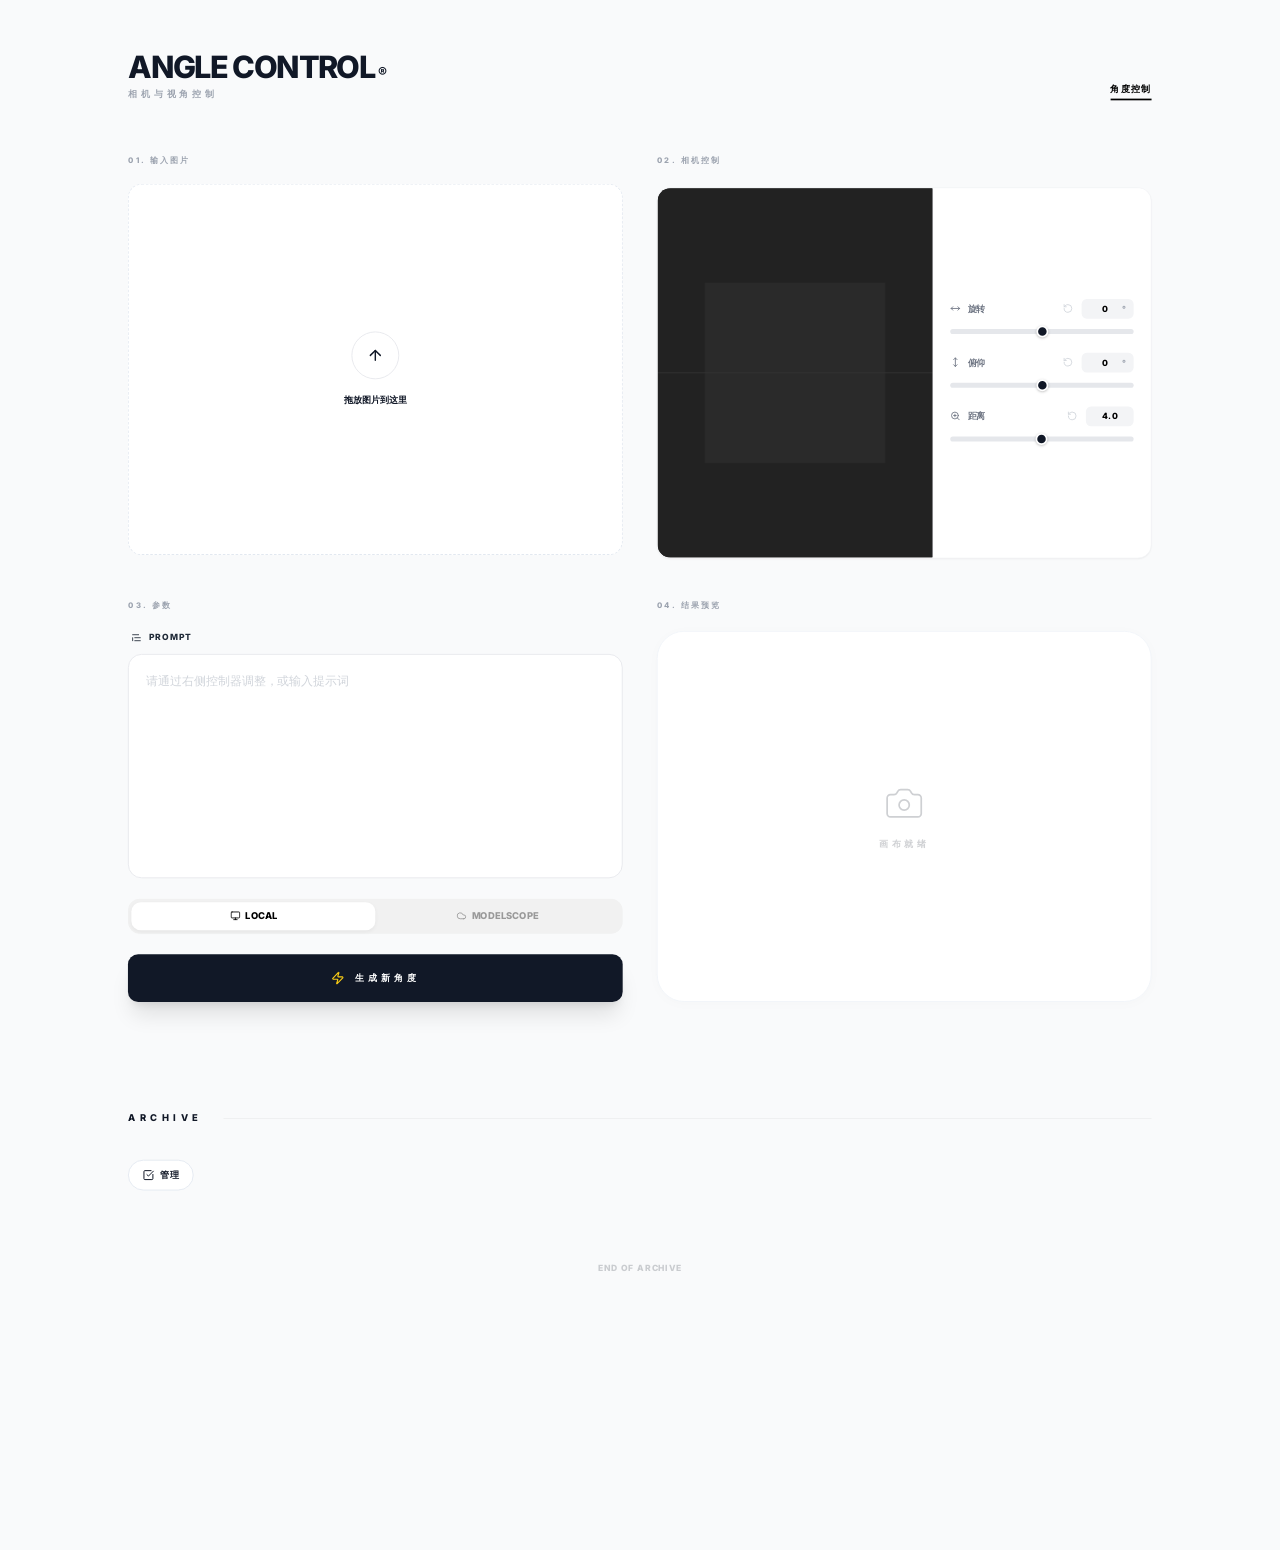
==== commit c0777ffa: "发布 Agent智能改图断线续接与界面体验升级版本 2026.11.22.1" ====
--- a/static/angle.html
+++ b/static/angle.html
@@ -17,21 +17,21 @@
             } catch(e) {}
         })();
     </script>
-    <script src="/static/vendor/js/tailwindcss-cdn.js?v=2026.11.21.1.1794902612"></script>
-    <script src="/static/vendor/js/lucide.js?v=2026.11.21.1.1794902611"></script>
-    <script src="/static/js/theme.js?v=2026.11.21.1.1795234217"></script>
-    <script src="/static/js/i18n.js?v=2026.11.21.1.1794902556"></script>
-    <script src="/static/js/image-preview.js?v=2026.11.21.1.1794902564"></script>
-    <script src="/static/js/history-bulk-manager.js?v=2026.11.21.1.1794902553"></script>
+    <script src="/static/vendor/js/tailwindcss-cdn.js?v=2026.11.22.1.1794902612"></script>
+    <script src="/static/vendor/js/lucide.js?v=2026.11.22.1.1794902611"></script>
+    <script src="/static/js/theme.js?v=2026.11.22.1.1795234217"></script>
+    <script src="/static/js/i18n.js?v=2026.11.22.1.1794902556"></script>
+    <script src="/static/js/image-preview.js?v=2026.11.22.1.1794902564"></script>
+    <script src="/static/js/history-bulk-manager.js?v=2026.11.22.1.1794902553"></script>
     <script type="importmap">
         {
             "imports": {
-                "three": "/static/vendor/js/three-0.160.0.module.js?v=2026.11.21.1"
+                "three": "/static/vendor/js/three-0.160.0.module.js?v=2026.11.22.1"
             }
         }
     </script>
     <style>
-        @import url('/static/vendor/css/fonts.css?v=2026.11.21.1.1794902588');
+        @import url('/static/vendor/css/fonts.css?v=2026.11.22.1.1794902588');
 
         :root {
             --accent: #111827;
@@ -274,8 +274,8 @@
             border-color: #0e0f12;
         }
     </style>
-    <link rel="stylesheet" href="/static/css/theme.css?v=2026.11.21.1.1795232862">
-    <link rel="stylesheet" href="/static/css/studio-unified.css?v=2026.11.21.1.1795234213">
+    <link rel="stylesheet" href="/static/css/theme.css?v=2026.11.22.1.1795232862">
+    <link rel="stylesheet" href="/static/css/studio-unified.css?v=2026.11.22.1.1795276495">
 </head>
 
 <body class="selection:bg-black selection:text-white">
--- a/static/css/studio-unified.css
+++ b/static/css/studio-unified.css
@@ -320,56 +320,571 @@
     border-radius: 16px !important;
 }
 
-/* Selected Node Top Floating Action Menu & Bottom Composer Card (LibTV Obsidian Match) */
+/* Selected Node Top Floating Action Menu & Bottom Composer Card (LibTV Obsidian & Daylight Delicacy) */
+.smart-node-floating-menu {
+    height: 32px !important;
+    padding: 3px 6px !important;
+    border-radius: 11px !important;
+    gap: 2px !important;
+}
+
+.smart-node-floating-menu button {
+    height: 25px !important;
+    padding: 0 9px !important;
+    border-radius: 8px !important;
+    font-size: 11px !important;
+    font-weight: 550 !important;
+    letter-spacing: 0.01em !important;
+}
+
 html.theme-dark .smart-node-floating-menu,
 html.studio-theme-dark .smart-node-floating-menu {
-    background: rgba(21, 22, 27, 0.95) !important;
-    border: 1px solid rgba(255, 255, 255, 0.09) !important;
-    border-radius: 12px !important;
-    box-shadow: 0 14px 36px rgba(0, 0, 0, 0.52) !important;
+    background: rgba(19, 20, 25, 0.94) !important;
+    border: 1px solid rgba(255, 255, 255, 0.095) !important;
+    box-shadow: 0 1px 0 rgba(255, 255, 255, 0.05) inset, 0 16px 40px rgba(0, 0, 0, 0.56) !important;
+}
+
+html.theme-dark .smart-node-floating-menu button:hover,
+html.studio-theme-dark .smart-node-floating-menu button:hover {
+    background: rgba(255, 255, 255, 0.09) !important;
+    color: #ffffff !important;
+}
+
+/* Selected Node Frame, Ports & Hover-Only Resize Grip (Eliminate Permanent Corner Box Over Artwork) */
+.image-node:not(.empty-node):not(.group-node) .image-wrap > img,
+.image-node:not(.empty-node):not(.group-node) .image-wrap > .node-img,
+.image-node:not(.empty-node):not(.group-node) .image-wrap > .media-video-card {
+    border-radius: 14px !important;
+}
+
+html.theme-dark .image-node.selected:not(.empty-node):not(.group-node) .image-wrap > img,
+html.theme-dark .image-node.selected:not(.empty-node):not(.group-node) .image-wrap > .node-img,
+html.theme-dark .image-node.selected:not(.empty-node):not(.group-node) .image-wrap > .media-video-card,
+html.studio-theme-dark .image-node.selected:not(.empty-node):not(.group-node) .image-wrap > img,
+html.studio-theme-dark .image-node.selected:not(.empty-node):not(.group-node) .image-wrap > .node-img,
+html.studio-theme-dark .image-node.selected:not(.empty-node):not(.group-node) .image-wrap > .media-video-card {
+    border-color: rgba(255, 255, 255, 0.88) !important;
+    box-shadow: 0 0 0 1.5px rgba(255, 255, 255, 0.88), 0 22px 54px rgba(0, 0, 0, 0.52) !important;
+}
+
+.image-node.selected .node-resize-handle {
+    opacity: 0 !important;
+}
+
+.image-node:hover .node-resize-handle {
+    opacity: 0.92 !important;
+}
+
+.node-resize-handle {
+    right: 6px !important;
+    bottom: 6px !important;
+    width: 16px !important;
+    height: 16px !important;
+    border-radius: 6px !important;
+    backdrop-filter: blur(8px) !important;
+}
+
+html.theme-dark .node-resize-handle,
+html.studio-theme-dark .node-resize-handle {
+    background: rgba(16, 17, 22, 0.68) !important;
+    border: 1px solid rgba(255, 255, 255, 0.18) !important;
+    color: #d4d4d8 !important;
+}
+
+.node-port {
+    width: 12px !important;
+    height: 12px !important;
+    border-width: 1.75px !important;
+}
+
+.node-port.port-in {
+    left: -6px !important;
+}
+
+.node-port.port-out {
+    right: -6px !important;
+}
+
+html.theme-dark .node-port,
+html.studio-theme-dark .node-port {
+    background: #14151a !important;
+    border-color: rgba(255, 255, 255, 0.88) !important;
+    box-shadow: 0 3px 10px rgba(0, 0, 0, 0.48) !important;
+}
+
+html.theme-dark .node-port:hover,
+html.theme-dark .node-port.is-active,
+html.studio-theme-dark .node-port:hover,
+html.studio-theme-dark .node-port.is-active {
+    background: #38bdf8 !important;
+    border-color: #e0f2fe !important;
+    box-shadow: 0 0 0 4px rgba(56, 189, 248, 0.24), 0 4px 12px rgba(0, 0, 0, 0.5) !important;
+}
+
+/* LibTV Floating Node Composer Card (`#composer > .composer-card`) */
+.composer {
+    --ctrl-font: 11.5px !important;
+    --ctrl-icon: 12.5px !important;
+    --ctrl-height: 29px !important;
+    --ctrl-gap: 5px !important;
+    --ctrl-xpad: 10px !important;
+    --ctrl-pop-font: 11.5px !important;
+    --ctrl-pop-icon: 12px !important;
+    --ctrl-pop-height: 27px !important;
+    --ctrl-pop-radius: 9px !important;
+}
+
+.composer-card {
+    padding: 13px 14px 12px !important;
+    border-radius: 20px !important;
+    gap: 10px !important;
+    align-items: center !important;
+}
+
+html:not(.theme-dark):not(.studio-theme-dark) .composer-card {
+    background: rgba(255, 255, 255, 0.97) !important;
+    border: 1px solid rgba(15, 23, 42, 0.085) !important;
+    box-shadow: 0 1px 0 rgba(255, 255, 255, 0.9) inset, 0 24px 58px rgba(15, 23, 42, 0.13) !important;
 }
 
 html.theme-dark .composer-card,
 html.studio-theme-dark .composer-card {
-    background: rgba(21, 22, 27, 0.97) !important;
-    border: 1px solid rgba(255, 255, 255, 0.085) !important;
-    border-radius: 18px !important;
-    box-shadow: 0 1px 0 rgba(255, 255, 255, 0.05) inset, 0 28px 64px rgba(0, 0, 0, 0.56) !important;
+    background: rgba(20, 21, 26, 0.975) !important;
+    border: 1px solid rgba(255, 255, 255, 0.09) !important;
+    box-shadow: 0 1px 0 rgba(255, 255, 255, 0.055) inset, 0 28px 68px rgba(0, 0, 0, 0.62) !important;
+}
+
+/* Composer Top Header: Custom Engine Capsule + Recessed Mode Switcher + Micro Utilities */
+.composer-card .composer-head {
+    min-height: 28px !important;
+    padding: 0 1px !important;
+    gap: 8px !important;
+}
+
+.composer-card .composer-head-left {
+    gap: 7px !important;
+}
+
+.composer-card .engine-select {
+    appearance: none !important;
+    -webkit-appearance: none !important;
+    height: 27px !important;
+    padding: 0 26px 0 11px !important;
+    border-radius: 9px !important;
+    font-size: 11.5px !important;
+    font-weight: 600 !important;
+    letter-spacing: 0.01em !important;
+    background-repeat: no-repeat !important;
+    background-position: right 8px center !important;
+    background-size: 11px 11px !important;
+    background-image: url("data:image/svg+xml,%3Csvg xmlns='http://www.w3.org/2000/svg' width='12' height='12' viewBox='0 0 24 24' fill='none' stroke='%239ca3af' stroke-width='2.3' stroke-linecap='round' stroke-linejoin='round'%3E%3Cpolyline points='6 9 12 15 18 9'/%3E%3C/svg%3E") !important;
+}
+
+html:not(.theme-dark):not(.studio-theme-dark) .composer-card .engine-select {
+    background-color: #f4f5f8 !important;
+    border: 1px solid rgba(15, 23, 42, 0.08) !important;
+    color: #18181b !important;
+}
+
+html.theme-dark .composer-card .engine-select,
+html.studio-theme-dark .composer-card .engine-select {
+    background-color: rgba(255, 255, 255, 0.045) !important;
+    border: 1px solid rgba(255, 255, 255, 0.08) !important;
+    color: #e4e4e7 !important;
+}
+
+html.theme-dark .composer-card .engine-select:hover,
+html.studio-theme-dark .composer-card .engine-select:hover {
+    background-color: rgba(255, 255, 255, 0.08) !important;
+    border-color: rgba(255, 255, 255, 0.16) !important;
+    color: #ffffff !important;
+}
+
+.composer-card .kind-toggle,
+.composer-card .image-mode-toggle {
+    height: 27px !important;
+    padding: 2px !important;
+    border-radius: 9px !important;
+    gap: 2px !important;
+}
+
+.composer-card .kind-toggle button,
+.composer-card .image-mode-toggle button {
+    height: 21px !important;
+    padding: 0 9px !important;
+    border-radius: 7px !important;
+    font-size: 11px !important;
+    font-weight: 600 !important;
+    gap: 4.5px !important;
+}
+
+html:not(.theme-dark):not(.studio-theme-dark) .composer-card .kind-toggle,
+html:not(.theme-dark):not(.studio-theme-dark) .composer-card .image-mode-toggle {
+    background: #f1f3f7 !important;
+    border: 1px solid rgba(15, 23, 42, 0.06) !important;
+}
+
+html:not(.theme-dark):not(.studio-theme-dark) .composer-card .kind-toggle button.active,
+html:not(.theme-dark):not(.studio-theme-dark) .composer-card .image-mode-toggle button.active {
+    background: #ffffff !important;
+    color: #111827 !important;
+    box-shadow: 0 1px 3px rgba(15, 23, 42, 0.1) !important;
+}
+
+html.theme-dark .composer-card .kind-toggle,
+html.theme-dark .composer-card .image-mode-toggle,
+html.studio-theme-dark .composer-card .kind-toggle,
+html.studio-theme-dark .composer-card .image-mode-toggle {
+    background: rgba(255, 255, 255, 0.035) !important;
+    border: 1px solid rgba(255, 255, 255, 0.07) !important;
+}
+
+html.theme-dark .composer-card .kind-toggle button.active,
+html.theme-dark .composer-card .image-mode-toggle button.active,
+html.studio-theme-dark .composer-card .kind-toggle button.active,
+html.studio-theme-dark .composer-card .image-mode-toggle button.active {
+    background: rgba(255, 255, 255, 0.125) !important;
+    color: #f8fafc !important;
+    box-shadow: 0 1px 0 rgba(255, 255, 255, 0.08) inset, 0 2px 6px rgba(0, 0, 0, 0.25) !important;
+}
+
+.composer-card .composer-head-right {
+    gap: 4px !important;
+}
+
+.composer-card .prompt-char-count {
+    font-size: 11px !important;
+    font-weight: 500 !important;
+    padding-right: 3px !important;
+    opacity: 0.78 !important;
+}
+
+.composer-card .composer-icon-btn {
+    width: 27px !important;
+    height: 27px !important;
+    border-radius: 8px !important;
+}
+
+/* Composer Reference Strip: Adjacent LibTV Reference Slots + Inset Glass Index Badge */
+.composer-card .input-thumbs-row {
+    justify-content: flex-start !important;
+    gap: 7px !important;
+    padding: 1px 1px 2px !important;
+}
+
+.composer-card .input-thumb-list {
+    gap: 7px !important;
+    padding: 2px 0 !important;
+}
+
+.composer-card .input-thumb-list.empty {
+    flex: 0 0 auto !important;
+    min-height: 0 !important;
+}
+
+.composer-card .input-thumb-actions {
+    margin-left: 0 !important;
+    gap: 6px !important;
+}
+
+.composer-card .input-thumb {
+    width: 46px !important;
+    height: 46px !important;
+    border-radius: 10px !important;
+    overflow: hidden !important;
+}
+
+html.theme-dark .composer-card .input-thumb,
+html.studio-theme-dark .composer-card .input-thumb {
+    border: 1px solid rgba(255, 255, 255, 0.13) !important;
+    background: #14151a !important;
+}
+
+html.theme-dark .composer-card .input-thumb.input-self,
+html.studio-theme-dark .composer-card .input-thumb.input-self {
+    border-color: rgba(255, 255, 255, 0.36) !important;
+    box-shadow: none !important;
+}
+
+.composer-card .input-thumb-label {
+    left: 3px !important;
+    top: 3px !important;
+    transform: none !important;
+    height: 15px !important;
+    padding: 0 5px !important;
+    border-radius: 5px !important;
+    font-size: 9px !important;
+    font-weight: 700 !important;
+    background: rgba(12, 13, 17, 0.72) !important;
+    border: 1px solid rgba(255, 255, 255, 0.16) !important;
+    backdrop-filter: blur(6px) !important;
+    color: #f8fafc !important;
+    box-shadow: 0 2px 6px rgba(0, 0, 0, 0.28) !important;
+}
+
+.composer-card .input-thumb-remove {
+    right: 2px !important;
+    top: 2px !important;
+    width: 16px !important;
+    height: 16px !important;
+    border-radius: 5px !important;
+    opacity: 0 !important;
+    background: rgba(12, 13, 17, 0.82) !important;
+    border: 1px solid rgba(255, 255, 255, 0.18) !important;
+}
+
+.composer-card .input-thumb:hover .input-thumb-remove {
+    opacity: 1 !important;
+}
+
+.composer-card .input-thumb-add {
+    width: 46px !important;
+    height: 46px !important;
+    border-radius: 10px !important;
+    border-style: dashed !important;
+}
+
+html:not(.theme-dark):not(.studio-theme-dark) .composer-card .input-thumb-add {
+    background: #f8fafc !important;
+    border-color: rgba(15, 23, 42, 0.16) !important;
+    color: #64748b !important;
+}
+
+html.theme-dark .composer-card .input-thumb-add,
+html.studio-theme-dark .composer-card .input-thumb-add {
+    background: rgba(255, 255, 255, 0.025) !important;
+    border-color: rgba(255, 255, 255, 0.14) !important;
+    color: #9ca3af !important;
+}
+
+html.theme-dark .composer-card .input-thumb-add:hover,
+html.studio-theme-dark .composer-card .input-thumb-add:hover {
+    background: rgba(255, 255, 255, 0.065) !important;
+    border-color: rgba(255, 255, 255, 0.28) !important;
+    color: #f4f4f5 !important;
+}
+
+/* Composer Prompt Input, Template Button & Seamless Fade Hint */
+.composer-card .prompt-input {
+    padding: 12px 44px 14px 14px !important;
+    border-radius: 14px !important;
+    font-size: 13.5px !important;
+    line-height: 1.68 !important;
+}
+
+html:not(.theme-dark):not(.studio-theme-dark) .composer-card .prompt-input {
+    background: #f6f7f9 !important;
+    border: 1px solid rgba(15, 23, 42, 0.07) !important;
+    color: #111827 !important;
+}
+
+html:not(.theme-dark):not(.studio-theme-dark) .composer-card .prompt-input:focus {
+    background: #ffffff !important;
+    border-color: rgba(15, 23, 42, 0.22) !important;
+    box-shadow: 0 0 0 3px rgba(15, 23, 42, 0.04) !important;
 }
 
 html.theme-dark .composer-card .prompt-input,
 html.studio-theme-dark .composer-card .prompt-input {
     background: #131418 !important;
-    border: 1px solid rgba(255, 255, 255, 0.06) !important;
-    border-radius: 12px !important;
+    border: 1px solid rgba(255, 255, 255, 0.065) !important;
     color: #f3f4f6 !important;
+}
+
+html.theme-dark .composer-card .prompt-input:hover,
+html.studio-theme-dark .composer-card .prompt-input:hover {
+    border-color: rgba(255, 255, 255, 0.11) !important;
 }
 
 html.theme-dark .composer-card .prompt-input:focus,
 html.studio-theme-dark .composer-card .prompt-input:focus {
+    border-color: rgba(255, 255, 255, 0.2) !important;
+    box-shadow: 0 0 0 3px rgba(255, 255, 255, 0.035) !important;
+}
+
+html:not(.theme-dark):not(.studio-theme-dark) .composer-card .prompt-more-hint {
+    height: 46px !important;
+    border-radius: 0 0 13px 13px !important;
+    background: linear-gradient(180deg, rgba(246, 247, 249, 0) 0%, rgba(246, 247, 249, 0.88) 58%, #f6f7f9 100%) !important;
+}
+
+html.theme-dark .composer-card .prompt-more-hint,
+html.studio-theme-dark .composer-card .prompt-more-hint {
+    height: 46px !important;
+    border-radius: 0 0 13px 13px !important;
+    background: linear-gradient(180deg, rgba(19, 20, 24, 0) 0%, rgba(19, 20, 24, 0.86) 56%, #131418 100%) !important;
+    color: #a1a1aa !important;
+    font-size: 11px !important;
+    font-weight: 600 !important;
+}
+
+html.theme-dark .composer-card .prompt-more-hint.visible:hover,
+html.studio-theme-dark .composer-card .prompt-more-hint.visible:hover {
+    color: #f4f4f5 !important;
+}
+
+.composer-card .composer-template-btn {
+    right: 9px !important;
+    top: 9px !important;
+    width: 28px !important;
+    height: 28px !important;
+    border-radius: 8px !important;
+}
+
+html.theme-dark .composer-card .composer-template-btn,
+html.studio-theme-dark .composer-card .composer-template-btn {
+    background: rgba(255, 255, 255, 0.05) !important;
+    border: 1px solid rgba(255, 255, 255, 0.09) !important;
+    color: #a1a1aa !important;
+    box-shadow: none !important;
+}
+
+html.theme-dark .composer-card .composer-template-btn:hover,
+html.studio-theme-dark .composer-card .composer-template-btn:hover {
+    background: rgba(255, 255, 255, 0.1) !important;
     border-color: rgba(255, 255, 255, 0.18) !important;
-    box-shadow: none !important;
+    color: #f4f4f5 !important;
 }
 
 html.theme-dark .composer-card .mention-image-token,
 html.studio-theme-dark .composer-card .mention-image-token {
-    background: rgba(255, 255, 255, 0.09) !important;
-    border: 1px solid rgba(255, 255, 255, 0.12) !important;
-    border-radius: 6px !important;
+    background: rgba(255, 255, 255, 0.095) !important;
+    border: 1px solid rgba(255, 255, 255, 0.13) !important;
+    border-radius: 7px !important;
     color: #f4f4f5 !important;
 }
 
-html.theme-dark .composer-card .run-btn,
-html.studio-theme-dark .composer-card .run-btn {
+/* Composer Bottom Parameter Capsules, Popovers & Primary Run CTA */
+.composer-card .param-row {
+    gap: 6px !important;
+    row-gap: 6px !important;
+}
+
+.composer-card .smart-pill {
+    height: 29px !important;
+    padding: 0 10px !important;
+    border-radius: 9px !important;
+    font-size: 11.5px !important;
+    font-weight: 550 !important;
+    gap: 5.5px !important;
+    max-width: 144px !important;
+}
+
+.composer-card .model-control .smart-pill {
+    max-width: 156px !important;
+}
+
+.composer-card .size-picker-pill {
+    max-width: none !important;
+}
+
+html:not(.theme-dark):not(.studio-theme-dark) .composer-card .smart-pill {
+    background: #f3f4f7 !important;
+    border: 1px solid rgba(15, 23, 42, 0.065) !important;
+    color: #1f2937 !important;
+}
+
+html:not(.theme-dark):not(.studio-theme-dark) .composer-card .smart-control:hover .smart-pill,
+html:not(.theme-dark):not(.studio-theme-dark) .composer-card .smart-control.pinned .smart-pill {
+    background: #eaecef !important;
+    border-color: rgba(15, 23, 42, 0.16) !important;
+    color: #0f172a !important;
+}
+
+html.theme-dark .composer-card .smart-pill,
+html.studio-theme-dark .composer-card .smart-pill {
+    background: rgba(255, 255, 255, 0.042) !important;
+    border: 1px solid rgba(255, 255, 255, 0.068) !important;
+    color: #d4d4d8 !important;
+}
+
+html.theme-dark .composer-card .smart-control:hover .smart-pill,
+html.studio-theme-dark .composer-card .smart-control:hover .smart-pill {
+    background: rgba(255, 255, 255, 0.085) !important;
+    border-color: rgba(255, 255, 255, 0.16) !important;
+    color: #ffffff !important;
+}
+
+html.theme-dark .composer-card .smart-control.pinned .smart-pill,
+html.studio-theme-dark .composer-card .smart-control.pinned .smart-pill {
+    background: rgba(255, 255, 255, 0.115) !important;
+    border-color: rgba(255, 255, 255, 0.24) !important;
+    color: #ffffff !important;
+    box-shadow: 0 4px 14px rgba(0, 0, 0, 0.28) !important;
+}
+
+html.theme-dark .composer-card .smart-popover,
+html.studio-theme-dark .composer-card .smart-popover {
+    background: rgba(22, 23, 29, 0.98) !important;
+    border: 1px solid rgba(255, 255, 255, 0.11) !important;
+    border-radius: 14px !important;
+    box-shadow: 0 1px 0 rgba(255, 255, 255, 0.05) inset, 0 22px 54px rgba(0, 0, 0, 0.62) !important;
+}
+
+html.theme-dark .composer-card .direct-option:hover,
+html.theme-dark .composer-card .size-picker-option:hover,
+html.studio-theme-dark .composer-card .direct-option:hover,
+html.studio-theme-dark .composer-card .size-picker-option:hover {
+    background: rgba(255, 255, 255, 0.065) !important;
+    border-color: transparent !important;
+    color: #f4f4f5 !important;
+}
+
+html.theme-dark .composer-card .direct-option.active,
+html.theme-dark .composer-card .size-picker-option.active,
+html.studio-theme-dark .composer-card .direct-option.active,
+html.studio-theme-dark .composer-card .size-picker-option.active {
+    background: rgba(56, 189, 248, 0.14) !important;
+    border-color: rgba(56, 189, 248, 0.32) !important;
+    color: #e0f2fe !important;
+}
+
+.composer-card .run-btn:not(.cascade-run-btn) {
+    width: auto !important;
+    min-width: 72px !important;
+    height: 31px !important;
+    padding: 0 14px !important;
+    border-radius: 999px !important;
+    font-size: 12px !important;
+    font-weight: 700 !important;
+    gap: 5px !important;
+    letter-spacing: 0.02em !important;
+}
+
+html.theme-dark .composer-card .run-btn:not(.cascade-run-btn),
+html.studio-theme-dark .composer-card .run-btn:not(.cascade-run-btn) {
     background: #f4f4f6 !important;
     color: #0e0f12 !important;
+    box-shadow: 0 4px 14px rgba(0, 0, 0, 0.34) !important;
+}
+
+html.theme-dark .composer-card .run-btn:not(.cascade-run-btn):hover:not(:disabled),
+html.studio-theme-dark .composer-card .run-btn:not(.cascade-run-btn):hover:not(:disabled) {
+    background: #ffffff !important;
+    box-shadow: 0 6px 20px rgba(255, 255, 255, 0.14) !important;
+}
+
+.composer-card .cascade-run-btn {
+    height: 31px !important;
+    min-width: 82px !important;
+    padding: 0 11px !important;
     border-radius: 999px !important;
-    font-weight: 700 !important;
-}
-
-html.theme-dark .composer-card .run-btn:hover,
-html.studio-theme-dark .composer-card .run-btn:hover {
-    background: #ffffff !important;
+    font-size: 11.5px !important;
+    font-weight: 600 !important;
+}
+
+html.theme-dark .composer-card .cascade-run-btn,
+html.studio-theme-dark .composer-card .cascade-run-btn {
+    background: rgba(255, 255, 255, 0.06) !important;
+    border: 1px solid rgba(255, 255, 255, 0.12) !important;
+    color: #e4e4e7 !important;
+}
+
+html.theme-dark .composer-card .cascade-run-btn:hover:not(:disabled),
+html.studio-theme-dark .composer-card .cascade-run-btn:hover:not(:disabled) {
+    background: rgba(255, 255, 255, 0.11) !important;
+    border-color: rgba(255, 255, 255, 0.22) !important;
+    color: #ffffff !important;
 }
 
 .composer-icon-btn.is-copied {
@@ -561,15 +1076,15 @@
     color: #09090b !important;
 }
 
-/* GPT Chat Inner Page Unified with Smart Canvas Agent */
+/* GPT Chat (Agent智能改图) Inner Page Unified with LibTV Agent Style */
 html.studio-theme-dark body .chat-shell,
 html.studio-theme-dark body .messages {
     background: #0e0f12 !important;
 }
 
 html.studio-theme-dark body .topbar {
-    background: rgba(14, 15, 18, 0.9) !important;
-    border-bottom: 1px solid rgba(255, 255, 255, 0.07) !important;
+    background: rgba(14, 15, 18, 0.88) !important;
+    border-bottom: 1px solid transparent !important;
 }
 
 html.studio-theme-dark body .composer-wrap {
@@ -577,30 +1092,31 @@
 }
 
 html.studio-theme-dark body .chat-shell .composer {
-    background: #16171c !important;
+    background: #1a1b20 !important;
     border: 1px solid rgba(255, 255, 255, 0.085) !important;
-    border-radius: 18px !important;
+    border-radius: 20px !important;
     box-shadow: inset 0 1px 0 rgba(255, 255, 255, 0.04), 0 20px 48px rgba(0, 0, 0, 0.45) !important;
 }
 
 html.studio-theme-dark body .chat-shell .composer-body {
-    background: #121317 !important;
-    border: 1px solid rgba(255, 255, 255, 0.07) !important;
-    border-radius: 13px !important;
+    background: transparent !important;
+    border: none !important;
+    border-radius: 0 !important;
 }
 
 html.studio-theme-dark body .bubble.user {
-    background: #232429 !important;
+    background: #23242a !important;
     border: 1px solid rgba(255, 255, 255, 0.07) !important;
     color: #f4f4f5 !important;
-    border-radius: 14px !important;
+    border-radius: 16px !important;
 }
 
 html.studio-theme-dark body .bubble.assistant {
-    background: #16171c !important;
-    border: 1px solid rgba(255, 255, 255, 0.075) !important;
+    background: transparent !important;
+    border: none !important;
+    box-shadow: none !important;
     color: #e4e4e7 !important;
-    border-radius: 14px !important;
+    border-radius: 0 !important;
 }
 
 /* Asset Manager, API Settings & ComfyUI Settings Panels */
